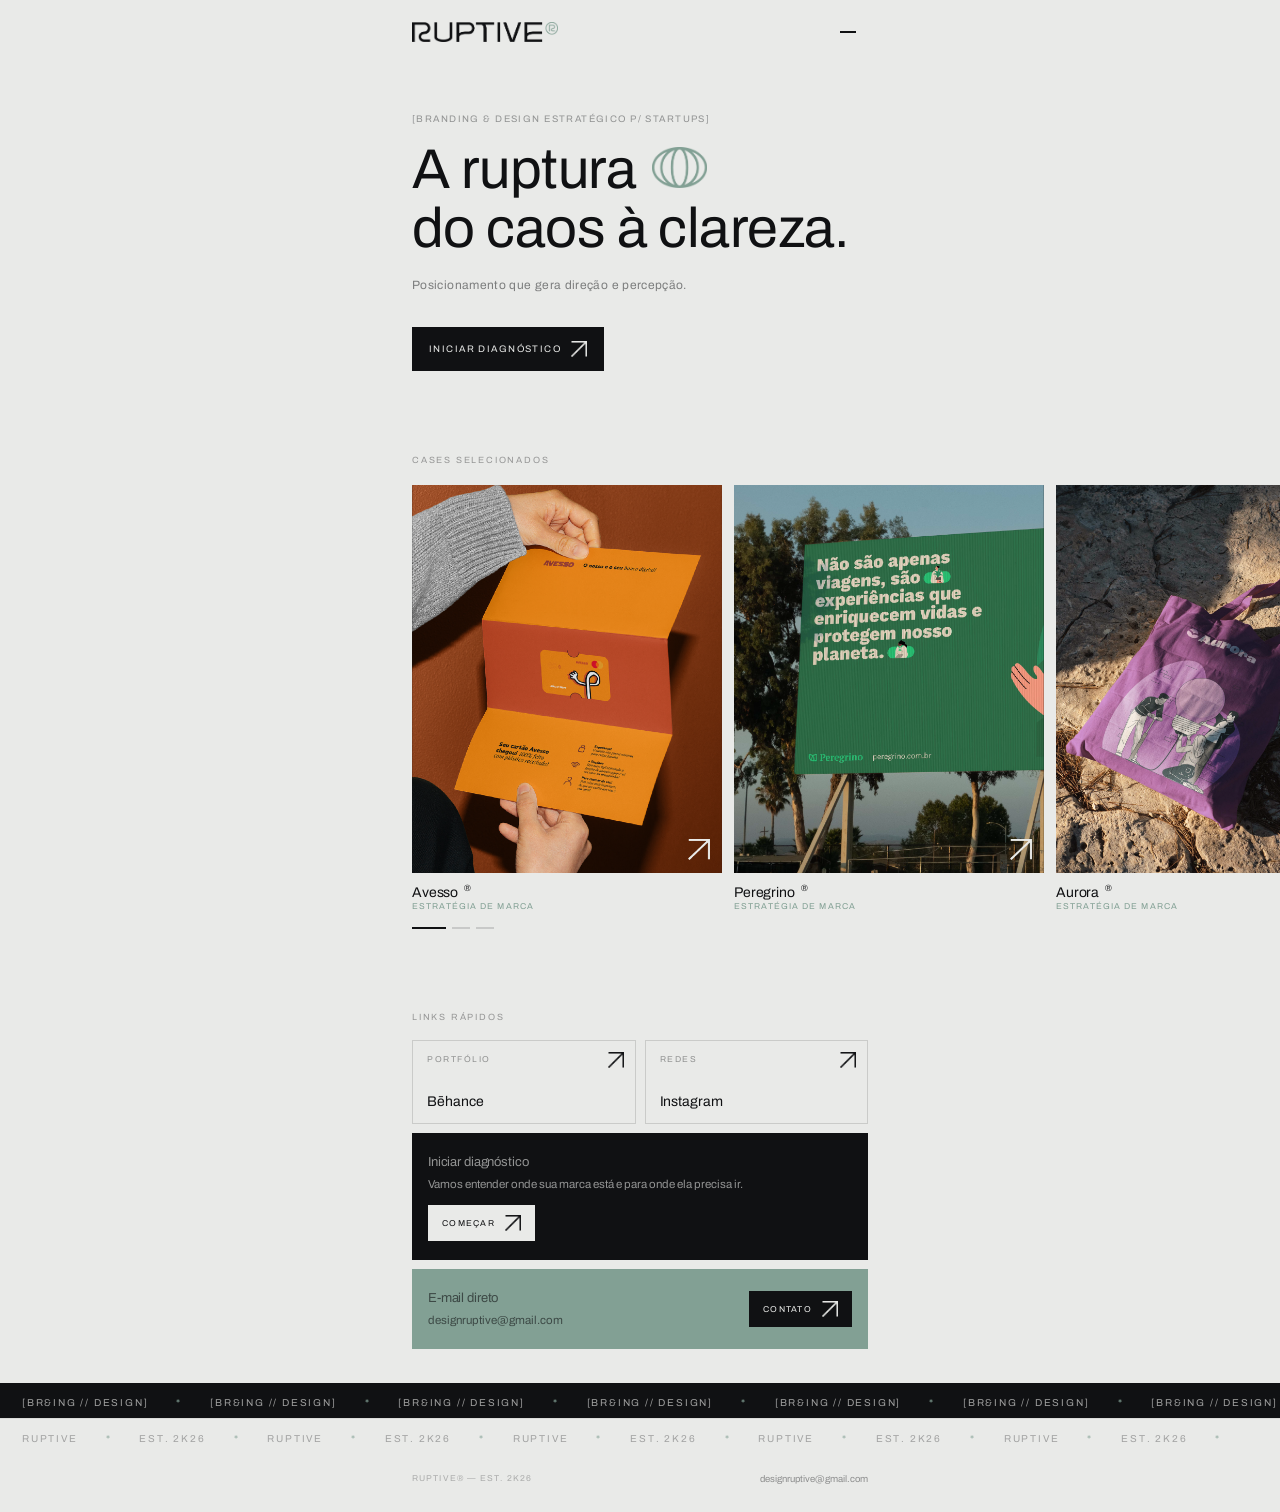
==== index.html @ 4abbe0fe "up-files" ====
<!DOCTYPE html>
<html lang="pt-BR">
<head>
<meta charset="UTF-8">
<meta name="viewport" content="width=device-width, initial-scale=1.0">
<title>RUPTIVE®</title>
<link rel="icon" href="src/favicon.png" type="image/png">
<link rel="preconnect" href="https://fonts.googleapis.com">
<link rel="preconnect" href="https://fonts.gstatic.com" crossorigin>
<link href="https://fonts.googleapis.com/css2?family=Archivo&display=swap" rel="stylesheet">
<style>
*,*::before,*::after{box-sizing:border-box;margin:0;padding:0}
:root{--bg:#E9EAE8;--dark:#101113;--sage:#82A094;--f:'Archivo',sans-serif;--max:500px;--pad:22px}
body{font-family:var(--f);font-weight:400;background:var(--bg);color:var(--dark);min-height:100vh;overflow-x:hidden}
.col{width:100%;max-width:var(--max);margin:0 auto;padding:0 var(--pad)}

/* OVERLAY */
.overlay{position:fixed;inset:0;background:rgba(16,17,19,.45);z-index:199;opacity:0;pointer-events:none;transition:opacity .28s}
.overlay.open{opacity:1;pointer-events:all}

/* DRAWER */
.nav-drawer{position:fixed;top:0;right:0;width:min(280px,80vw);height:100vh;background:var(--dark);z-index:200;display:flex;flex-direction:column;padding:28px var(--pad);transform:translateX(100%);transition:transform .32s cubic-bezier(.4,0,.2,1)}
.nav-drawer.open{transform:translateX(0)}
.nav-drawer-close{align-self:flex-end;background:none;border:none;color:var(--bg);font-size:20px;cursor:pointer;opacity:.5;margin-bottom:36px;font-family:var(--f);transition:opacity .18s}
.nav-drawer-close:hover{opacity:1}
.nav-drawer a{font-size:13px;letter-spacing:.14em;text-transform:uppercase;color:var(--bg);text-decoration:none;opacity:.55;padding:14px 0;border-bottom:1px solid rgba(233,234,232,.08);transition:opacity .18s}
.nav-drawer a:hover{opacity:1}
.nav-drawer a:last-child{border-bottom:none}

/* HEADER — sem borda inferior */
header{position:sticky;top:0;z-index:100;background:var(--bg);padding:16px 0}
.hdr{max-width:var(--max);margin:0 auto;padding:0 var(--pad);display:flex;align-items:center;justify-content:space-between}
.logo{display:flex;align-items:center;text-decoration:none}
.logo img{height:20px;width:auto;display:block}
.ham{display:flex;flex-direction:column;justify-content:center;gap:5px;width:32px;height:32px;background:none;border:none;cursor:pointer;padding:4px;flex-shrink:0}
.ham span{display:block;height:1.5px;background:var(--dark);transition:transform .22s,opacity .22s;transform-origin:center}
.ham span:nth-child(2){width:65%}
.ham.open span:nth-child(1){transform:translateY(6.5px) rotate(45deg)}
.ham.open span:nth-child(2){opacity:0}
.ham.open span:nth-child(3){transform:translateY(-6.5px) rotate(-45deg)}

/* HERO */
.hero{padding:50px 0 46px}
.hero-tag{font-size:9.5px;letter-spacing:.15em;text-transform:uppercase;color:rgba(16,17,19,.4);margin-bottom:16px}
h1{font-size:clamp(34px,9vw,56px);font-weight:400;line-height:1.06;letter-spacing:-.01em;margin-bottom:16px}
.h1-line1{display:inline-flex;align-items:center;gap:.28em}
.title-icon{height:.72em;width:auto;display:inline-block;flex-shrink:0;position:relative;top:-.04em}
.hero-sub{font-size:12px;line-height:1.7;color:rgba(16,17,19,.5);letter-spacing:.03em;margin-bottom:32px}

/* BUTTONS */
.btn,.strip-btn{display:inline-flex;align-items:center;gap:10px;font-family:var(--f);font-size:9.5px;letter-spacing:.15em;text-transform:uppercase;text-decoration:none;cursor:pointer;transition:background .2s,color .2s}
.btn{color:var(--bg);background:var(--dark);padding:13px 16px;border:1.5px solid var(--dark)}
.btn:hover{background:transparent;color:var(--dark)}
.sq{width:16px;height:16px;display:inline-flex;align-items:center;justify-content:center;flex-shrink:0;overflow:hidden}
.sq img{width:100%;height:100%;object-fit:contain}
.arr-w{display:block}.arr-b{display:none}
.btn .arr-w{display:block}.btn .arr-b{display:none}
.btn:hover .arr-w{display:none}.btn:hover .arr-b{display:block}

/* CASES — sem borda superior */
#cases{padding:38px 0 44px}
.sec-tag{font-size:9px;letter-spacing:.2em;text-transform:uppercase;color:rgba(16,17,19,.38);padding:0 var(--pad);max-width:var(--max);margin:0 auto 20px}
.slider-out{overflow:hidden}
.slider-trk{display:flex;gap:12px;will-change:transform;padding-left:var(--pad)}
@media(min-width:560px){
  .slider-trk{padding-left:calc((100vw - var(--max)) / 2 + var(--pad))}
  .card{width:calc(var(--max) - var(--pad) * 2)}
}
.card{width:calc(min(80vw,310px));flex-shrink:0;cursor:grab;user-select:none}
.card:active{cursor:grabbing}
.card-link{display:block;text-decoration:none;color:var(--dark)}
.card-img{width:100%;aspect-ratio:4/5;background:#111;position:relative;overflow:hidden}
.card-img>img{width:100%;height:100%;object-fit:cover;display:block;pointer-events:none}
.card-arr{position:absolute;bottom:12px;right:12px;width:22px;height:22px;display:flex;align-items:center;justify-content:center;overflow:hidden;pointer-events:none}
.card-arr img{width:100%;height:100%;object-fit:contain}
.card-info{padding:10px 0 0}
/* espaço entre nome e ® */
.card-name{font-size:14px;letter-spacing:-.01em}
.card-name .reg{font-size:9px;margin-left:3px;vertical-align:super;font-weight:400}
.card-kind{font-size:8.5px;letter-spacing:.13em;text-transform:uppercase;color:var(--sage);margin-top:3px}

/* DOTS */
.dots{display:flex;gap:6px;padding:16px var(--pad) 0;max-width:var(--max);margin:0 auto}
.dot{width:18px;height:2px;background:rgba(16,17,19,.15);border:none;cursor:pointer;padding:0;transition:width .2s,background .2s}
.dot.on{width:34px;background:var(--dark)}

/* DIVIDER — apenas sombra entre cases e contact */
.shadow-divider{
  height:1px;
  background:transparent;
  box-shadow:0 6px 18px rgba(16,17,19,.07);
  margin:0;
}

/* CONTACT — sem borda */
#contact{padding:38px 0 34px}
.links-grid{display:grid;grid-template-columns:1fr 1fr;gap:9px;margin-top:18px}
.lk{position:relative;display:flex;flex-direction:column;justify-content:space-between;min-height:84px;padding:14px;border:1px solid rgba(16,17,19,.14);text-decoration:none;color:var(--dark);transition:background .2s,color .2s}
.lk:hover{background:var(--dark);color:var(--bg)}
.lk-label{font-size:8.5px;letter-spacing:.18em;text-transform:uppercase;opacity:.4}
.lk-name{font-size:14px;letter-spacing:-.005em}
.lk-sq{position:absolute;top:11px;right:11px;width:16px;height:16px;display:flex;align-items:center;justify-content:center;overflow:hidden}
.lk-sq img{width:100%;height:100%;object-fit:contain}
.lk .lk-sq .arr-b{display:block}.lk .lk-sq .arr-w{display:none}
.lk:hover .lk-sq .arr-b{display:none}.lk:hover .lk-sq .arr-w{display:block}

/* STRIPS */
.strip{margin-top:9px;padding:19px 16px;display:flex;align-items:center;justify-content:space-between;gap:12px;flex-wrap:wrap}
.strip.dark{background:var(--dark);color:var(--bg)}
.strip.green{background:var(--sage)}
.strip-txt{font-size:11.5px;line-height:1.6;opacity:.6}
.strip.green .strip-txt{color:var(--dark)}
.strip-txt strong{display:block;font-size:13px;font-weight:400;opacity:1;margin-bottom:2px;letter-spacing:-.01em}
.strip.dark .strip-txt strong{color:var(--bg)}
.strip.green .strip-txt strong{color:var(--dark)}
.strip-btn{font-size:8.5px;padding:10px 14px}
.strip.dark .strip-btn{background:var(--bg);color:var(--dark)}
.strip.green .strip-btn{background:var(--dark);color:var(--bg)}
.strip.dark .strip-btn:hover{background:var(--sage);color:var(--dark)}
.strip.green .strip-btn:hover{background:var(--bg);color:var(--dark)}
.strip.dark .strip-btn .arr-b{display:block}.strip.dark .strip-btn .arr-w{display:none}
.strip.dark .strip-btn:hover .arr-b{display:block}.strip.dark .strip-btn:hover .arr-w{display:none}
.strip.green .strip-btn .arr-b{display:none}.strip.green .strip-btn .arr-w{display:block}
.strip.green .strip-btn:hover .arr-w{display:none}.strip.green .strip-btn:hover .arr-b{display:block}

/* TICKER */
.ticker-block{margin-top:0}
.tk-row{overflow:hidden;white-space:nowrap;padding:9px 0}
.tk-row+.tk-row{border-top:1px solid rgba(16,17,19,.07)}
.tk-row.r1{background:var(--dark)}
.tk-row.r2{background:transparent}
.tk-in{display:inline-flex;white-space:nowrap}
.r1 .tk-in{animation:tk-fwd 20s linear infinite}
.r2 .tk-in{animation:tk-rev 20s linear infinite}
@keyframes tk-fwd{from{transform:translateX(0)}to{transform:translateX(-50%)}}
@keyframes tk-rev{from{transform:translateX(-50%)}to{transform:translateX(0)}}
.tk-in span{font-size:10px;letter-spacing:.18em;text-transform:uppercase;padding:0 22px}
.r1 .tk-in span{color:rgba(233,234,232,.65)}
.r1 .tk-in .sep{color:var(--sage);padding:0 6px}
.r2 .tk-in span{color:rgba(16,17,19,.32)}
.r2 .tk-in .sep{color:var(--sage);opacity:.8;padding:0 6px}

/* FOOTER */
footer{padding:20px 0 28px}
.ftr{max-width:var(--max);margin:0 auto;padding:0 var(--pad);display:flex;justify-content:space-between;align-items:center;flex-wrap:wrap;gap:8px}
.ftr-copy{font-size:8.5px;letter-spacing:.13em;text-transform:uppercase;opacity:.28}
.ftr-mail{font-size:9.5px;color:var(--dark);text-decoration:none;opacity:.42;transition:opacity .18s}
.ftr-mail:hover{opacity:1}
</style>
</head>
<body>

<div class="overlay" id="overlay"></div>

<nav class="nav-drawer" id="drawer">
  <button class="nav-drawer-close" id="drawerClose">&#x2715;</button>
  <a href="#cases" id="navCases">Cases</a>
  <a href="#contact" id="navContact">Contato</a>
  <a href="https://docs.google.com/forms/d/e/1FAIpQLSdI5ETxoVG-0nO31UK0uJL_KXd_tN7zLgIDV9OURpmWiJz2xQ/viewform?usp=preview" target="_blank" rel="noopener" id="navDiag">Iniciar diagn&#xF3;stico</a>
</nav>

<header>
  <div class="hdr">
    <a class="logo" href="#"><img src="src/logo.png" alt="RUPTIVE"></a>
    <button class="ham" id="ham" aria-label="Abrir menu">
      <span></span><span></span><span></span>
    </button>
  </div>
</header>

<section class="hero">
  <div class="col">
    <p class="hero-tag">[Branding &amp; Design estrat&#xE9;gico p/ Startups]</p>
    <h1><span class="h1-line1">A ruptura<img class="title-icon" src="src/icon.png" alt=""></span><br>do caos &#xE0; clareza.</h1>
    <p class="hero-sub">Posicionamento que gera dire&#xE7;&#xE3;o e percep&#xE7;&#xE3;o.</p>
    <a href="https://docs.google.com/forms/d/e/1FAIpQLSdI5ETxoVG-0nO31UK0uJL_KXd_tN7zLgIDV9OURpmWiJz2xQ/viewform?usp=preview" class="btn" target="_blank" rel="noopener">
      Iniciar diagn&#xF3;stico
      <span class="sq"><img class="arr-w" src="src/seta-w.png" alt=""><img class="arr-b" src="src/seta-b.png" alt=""></span>
    </a>
  </div>
</section>

<section id="cases">
  <p class="sec-tag">Cases Selecionados</p>
  <div class="slider-out">
    <div class="slider-trk" id="sliderTrk">

      <div class="card">
        <a href="https://www.behance.net/gallery/192336403/AVESSO-" target="_blank" rel="noopener" class="card-link">
          <div class="card-img">
            <img src="src/avesso.png" alt="Avesso">
            <span class="card-arr"><img src="src/seta-w.png" alt=""></span>
          </div>
          <div class="card-info">
            <div class="card-name">Avesso <span class="reg">&#xAE;</span></div>
            <div class="card-kind">Estrat&#xE9;gia de Marca</div>
          </div>
        </a>
      </div>

      <div class="card">
        <a href="https://www.behance.net/gallery/184367747/Peregrino-" target="_blank" rel="noopener" class="card-link">
          <div class="card-img">
            <img src="src/peregrino.png" alt="Peregrino">
            <span class="card-arr"><img src="src/seta-w.png" alt=""></span>
          </div>
          <div class="card-info">
            <div class="card-name">Peregrino <span class="reg">&#xAE;</span></div>
            <div class="card-kind">Estrat&#xE9;gia de Marca</div>
          </div>
        </a>
      </div>

      <div class="card">
        <a href="https://www.behance.net/gallery/191677025/Aurora-" target="_blank" rel="noopener" class="card-link">
          <div class="card-img">
            <img src="src/aurora.png" alt="Aurora">
            <span class="card-arr"><img src="src/seta-w.png" alt=""></span>
          </div>
          <div class="card-info">
            <div class="card-name">Aurora <span class="reg">&#xAE;</span></div>
            <div class="card-kind">Estrat&#xE9;gia de Marca</div>
          </div>
        </a>
      </div>

    </div>
  </div>
  <div class="dots" id="dots">
    <button class="dot on" data-i="0"></button>
    <button class="dot"    data-i="1"></button>
    <button class="dot"    data-i="2"></button>
  </div>
</section>

<!-- sombra discreta entre cases e links rápidos -->
<div class="shadow-divider"></div>

<section id="contact">
  <div class="col">
    <p class="sec-tag" style="padding:0;margin-bottom:0;">Links R&#xE1;pidos</p>
    <div class="links-grid">
      <a class="lk" href="https://www.behance.net/ruptive-design" target="_blank" rel="noopener">
        <span class="lk-label">Portf&#xF3;lio</span>
        <span class="lk-name">B&#x113;hance</span>
        <span class="lk-sq"><img class="arr-b" src="src/seta-b.png" alt=""><img class="arr-w" src="src/seta-w.png" alt=""></span>
      </a>
      <a class="lk" href="https://www.instagram.com/designruptive/" target="_blank" rel="noopener">
        <span class="lk-label">Redes</span>
        <span class="lk-name">Instagram</span>
        <span class="lk-sq"><img class="arr-b" src="src/seta-b.png" alt=""><img class="arr-w" src="src/seta-w.png" alt=""></span>
      </a>
    </div>
    <div class="strip dark">
      <div class="strip-txt">
        <strong>Iniciar diagn&#xF3;stico</strong>
        Vamos entender onde sua marca est&#xE1; e para onde ela precisa ir.
      </div>
      <a href="https://docs.google.com/forms/d/e/1FAIpQLSdI5ETxoVG-0nO31UK0uJL_KXd_tN7zLgIDV9OURpmWiJz2xQ/viewform?usp=preview" class="strip-btn" target="_blank" rel="noopener">
        Come&#xE7;ar
        <span class="sq"><img class="arr-b" src="src/seta-b.png" alt=""><img class="arr-w" src="src/seta-w.png" alt=""></span>
      </a>
    </div>
    <div class="strip green">
      <div class="strip-txt">
        <strong>E-mail direto</strong>
        designruptive@gmail.com
      </div>
      <a href="mailto:designruptive@gmail.com" class="strip-btn">
        Contato
        <span class="sq"><img class="arr-b" src="src/seta-b.png" alt=""><img class="arr-w" src="src/seta-w.png" alt=""></span>
      </a>
    </div>
  </div>
</section>

<div class="ticker-block">
  <div class="tk-row r1">
    <div class="tk-in">
      <span>[BR&amp;ING // DESIGN]</span><span class="sep">*</span>
      <span>[BR&amp;ING // DESIGN]</span><span class="sep">*</span>
      <span>[BR&amp;ING // DESIGN]</span><span class="sep">*</span>
      <span>[BR&amp;ING // DESIGN]</span><span class="sep">*</span>
      <span>[BR&amp;ING // DESIGN]</span><span class="sep">*</span>
      <span>[BR&amp;ING // DESIGN]</span><span class="sep">*</span>
      <span>[BR&amp;ING // DESIGN]</span><span class="sep">*</span>
      <span>[BR&amp;ING // DESIGN]</span><span class="sep">*</span>
    </div>
  </div>
  <div class="tk-row r2">
    <div class="tk-in">
      <span>RUPTIVE</span><span class="sep">*</span><span>EST. 2K26</span><span class="sep">*</span>
      <span>RUPTIVE</span><span class="sep">*</span><span>EST. 2K26</span><span class="sep">*</span>
      <span>RUPTIVE</span><span class="sep">*</span><span>EST. 2K26</span><span class="sep">*</span>
      <span>RUPTIVE</span><span class="sep">*</span><span>EST. 2K26</span><span class="sep">*</span>
      <span>RUPTIVE</span><span class="sep">*</span><span>EST. 2K26</span><span class="sep">*</span>
    </div>
  </div>
</div>

<footer>
  <div class="ftr">
    <span class="ftr-copy">RUPTIVE&#xAE; &#x2014; Est. 2K26</span>
    <a href="mailto:designruptive@gmail.com" class="ftr-mail">designruptive@gmail.com</a>
  </div>
</footer>

<script>
(function(){

  /* ── HAMBURGER ── */
  var ham=document.getElementById('ham');
  var drawer=document.getElementById('drawer');
  var overlay=document.getElementById('overlay');
  var dClose=document.getElementById('drawerClose');
  function openDrawer(){drawer.classList.add('open');overlay.classList.add('open');ham.classList.add('open')}
  function closeDrawer(){drawer.classList.remove('open');overlay.classList.remove('open');ham.classList.remove('open')}
  ham.addEventListener('click',openDrawer);
  dClose.addEventListener('click',closeDrawer);
  overlay.addEventListener('click',closeDrawer);
  ['navCases','navContact','navDiag'].forEach(function(id){
    var el=document.getElementById(id);
    if(el)el.addEventListener('click',closeDrawer);
  });

  /* ── SLIDER ── */
  var casesEl  = document.getElementById('cases');
  var trk      = document.getElementById('sliderTrk');
  var cards    = trk.querySelectorAll('.card');
  var dots     = document.querySelectorAll('.dot');
  var n        = cards.length;
  var offsetPx = 0;
  var targetPx = 0;
  var cur      = 0;
  var rafId    = null;
  var SENS     = 1.8; /* wheel/touch px → slider px */

  function cw(){ return cards[0].offsetWidth + 12; }
  function clamp(v,lo,hi){ return v<lo?lo:v>hi?hi:v; }

  function setDots(i){
    dots.forEach(function(d,j){ d.classList.toggle('on',j===i); });
    cur = i;
  }

  function animate(){
    var diff = targetPx - offsetPx;
    if(Math.abs(diff) < 0.4){
      offsetPx = targetPx;
      trk.style.transform = 'translateX(-'+offsetPx+'px)';
      rafId = null;
      return;
    }
    offsetPx += diff * 0.12;
    trk.style.transform = 'translateX(-'+offsetPx+'px)';
    rafId = requestAnimationFrame(animate);
  }

  function moveTo(px){
    targetPx = clamp(px, 0, (n-1)*cw());
    setDots(clamp(Math.round(targetPx/cw()), 0, n-1));
    if(!rafId) rafId = requestAnimationFrame(animate);
  }

  function shiftTo(i){ moveTo(i * cw()); }

  dots.forEach(function(d){
    d.addEventListener('click', function(){ shiftTo(parseInt(d.dataset.i,10)); });
  });

  /* ── WHEEL (página toda) ── */
  function casesInView(){
    var r = casesEl.getBoundingClientRect();
    return r.top <= window.innerHeight * 0.55 && r.bottom >= window.innerHeight * 0.35;
  }

  window.addEventListener('wheel', function(e){
    if(!casesInView()) return;
    var down = e.deltaY > 0;
    var up   = e.deltaY < 0;
    if(down && targetPx >= (n-1)*cw()) return;
    if(up   && targetPx <= 0)           return;
    e.preventDefault();
    moveTo(targetPx + e.deltaY * SENS);
  }, { passive: false });

  /* ── TOUCH — só captura se o toque começar dentro de #cases ── */
  var touchY0      = 0;
  var touchPx0     = 0;
  var touchCapture = false;
  var touchMoved   = false;

  function touchInsideCases(e){
    /* check if the touch origin is within the cases section bounds */
    var r   = casesEl.getBoundingClientRect();
    var ty  = e.touches[0].clientY;
    var tx  = e.touches[0].clientX;
    return ty >= r.top && ty <= r.bottom && tx >= r.left && tx <= r.right;
  }

  casesEl.addEventListener('touchstart', function(e){
    touchY0      = e.touches[0].clientY;
    touchPx0     = targetPx;
    touchCapture = true;
    touchMoved   = false;
  }, { passive: true });

  /* attach move/end to window so finger can drift outside without losing capture */
  window.addEventListener('touchmove', function(e){
    if(!touchCapture) return;
    var dy   = touchY0 - e.touches[0].clientY;
    var newPx = touchPx0 + dy * SENS;
    var down  = dy > 0;
    var up    = dy < 0;
    /* release at boundaries */
    if(down && newPx >= (n-1)*cw()){ touchCapture=false; return; }
    if(up   && newPx <= 0)          { touchCapture=false; return; }
    if(Math.abs(dy) > 6){
      touchMoved = true;
      e.preventDefault();
      moveTo(newPx);
    }
  }, { passive: false });

  window.addEventListener('touchend', function(){
    if(!touchCapture) return;
    touchCapture = false;
    shiftTo(clamp(Math.round(targetPx/cw()), 0, n-1));
  });

  /* ── MOUSE DRAG on track ── */
  var dragX0   = 0;
  var dragPx0  = 0;
  var dragging = false;
  var dragged  = false;

  trk.addEventListener('mousedown', function(e){
    dragX0=e.clientX; dragPx0=targetPx; dragging=true; dragged=false; e.preventDefault();
  });
  window.addEventListener('mousemove', function(e){
    if(!dragging) return;
    var dx = dragX0 - e.clientX;
    if(Math.abs(dx)>6) dragged=true;
    moveTo(dragPx0 + dx);
  });
  window.addEventListener('mouseup', function(){
    if(!dragging) return;
    dragging = false;
    shiftTo(clamp(Math.round(targetPx/cw()), 0, n-1));
  });

  trk.querySelectorAll('.card-link').forEach(function(a){
    a.addEventListener('click', function(e){ if(dragged) e.preventDefault(); });
  });

  window.addEventListener('resize', function(){ shiftTo(cur); });

})();
</script>
</body>
</html>
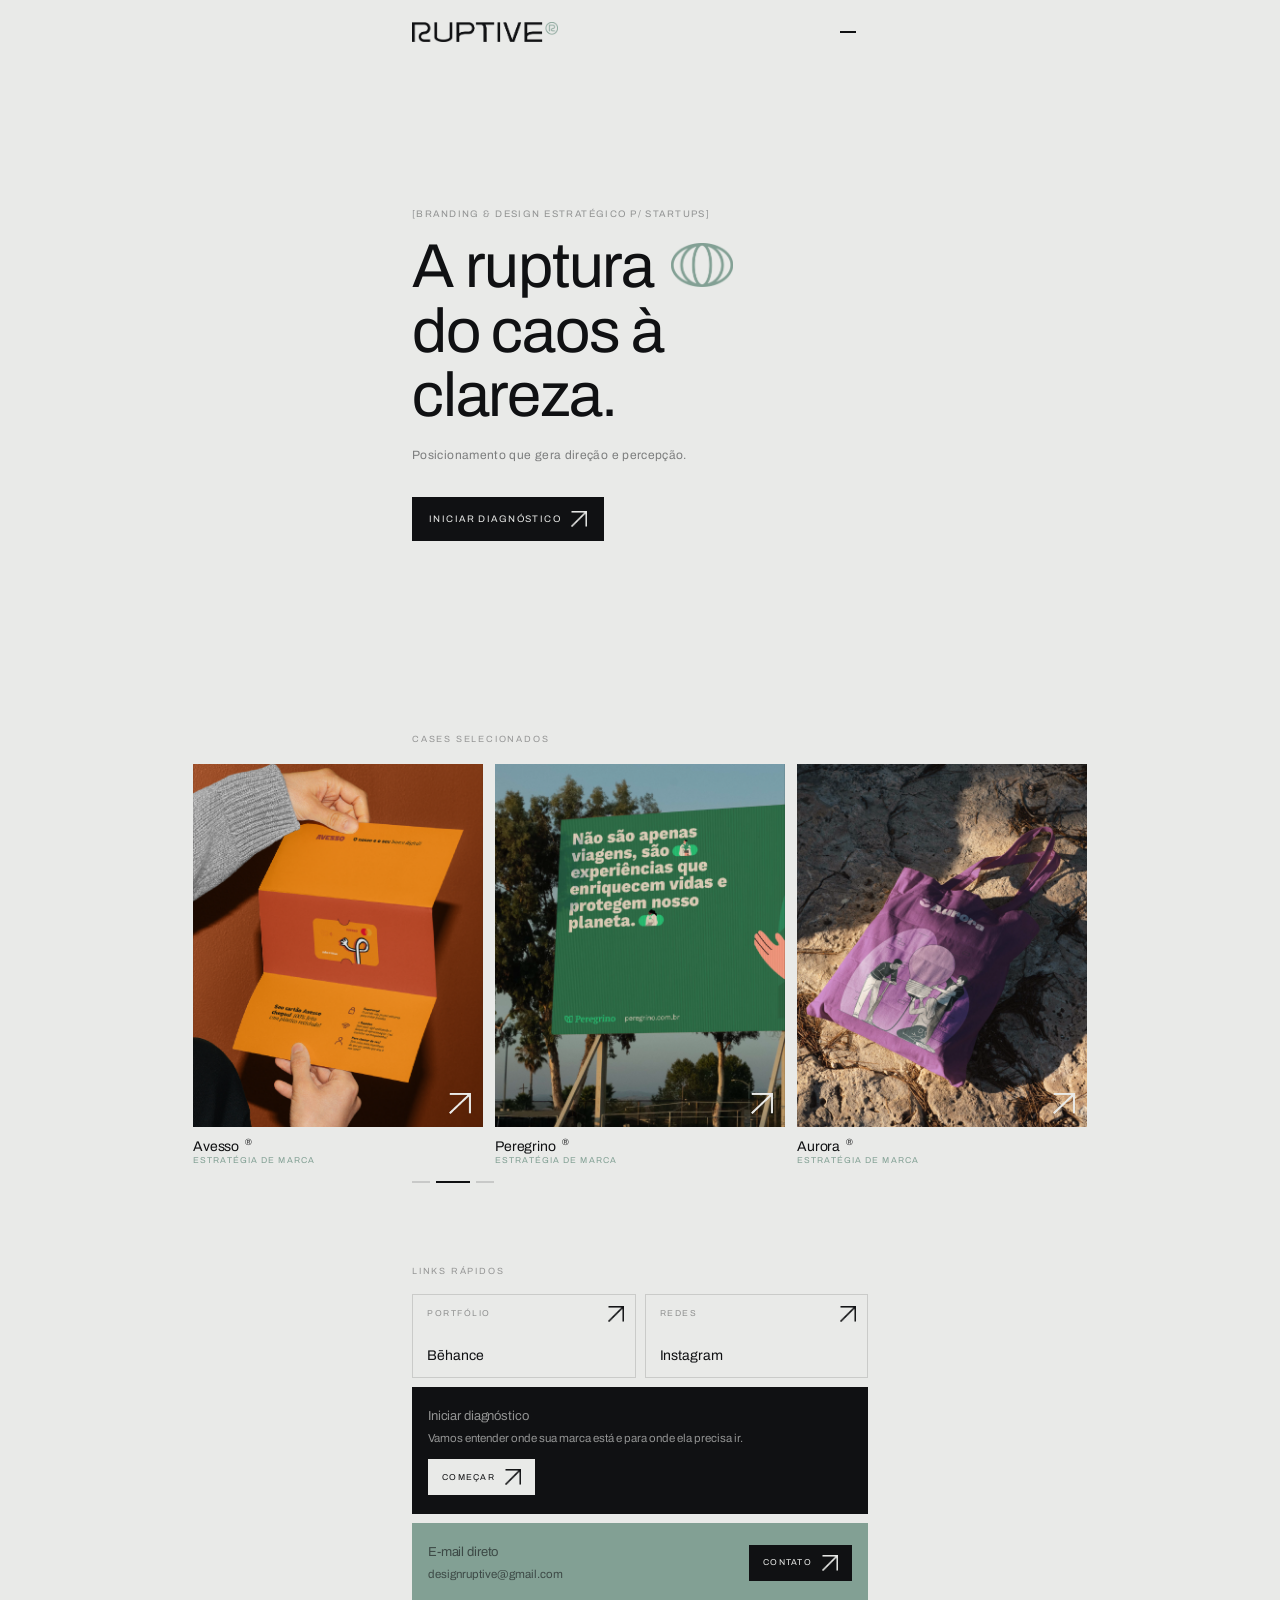
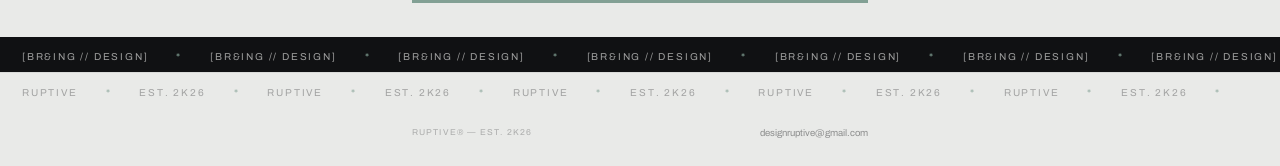
==== commit 5eabe0b1: "Update index.html" ====
--- a/index.html
+++ b/index.html
@@ -3,8 +3,7 @@
 <head>
 <meta charset="UTF-8">
 <meta name="viewport" content="width=device-width, initial-scale=1.0">
-<title>RUPTIVE®</title>
-<link rel="icon" href="src/favicon.png" type="image/png">
+<title>RUPTIVE</title>
 <link rel="preconnect" href="https://fonts.googleapis.com">
 <link rel="preconnect" href="https://fonts.gstatic.com" crossorigin>
 <link href="https://fonts.googleapis.com/css2?family=Archivo&display=swap" rel="stylesheet">
@@ -27,7 +26,7 @@
 .nav-drawer a:hover{opacity:1}
 .nav-drawer a:last-child{border-bottom:none}
 
-/* HEADER — sem borda inferior */
+/* HEADER */
 header{position:sticky;top:0;z-index:100;background:var(--bg);padding:16px 0}
 .hdr{max-width:var(--max);margin:0 auto;padding:0 var(--pad);display:flex;align-items:center;justify-content:space-between}
 .logo{display:flex;align-items:center;text-decoration:none}
@@ -39,10 +38,12 @@
 .ham.open span:nth-child(2){opacity:0}
 .ham.open span:nth-child(3){transform:translateY(-6.5px) rotate(-45deg)}
 
-/* HERO */
-.hero{padding:50px 0 46px}
+/* HERO — espaçamento menor embaixo */
+.hero{min-height:calc(55vh - 53px);display:flex;align-items:center;padding:50px 0}
+@media(min-width:560px){.hero{min-height:calc(75vh - 53px)}}
+.hero .col{width:100%}
 .hero-tag{font-size:9.5px;letter-spacing:.15em;text-transform:uppercase;color:rgba(16,17,19,.4);margin-bottom:16px}
-h1{font-size:clamp(34px,9vw,56px);font-weight:400;line-height:1.06;letter-spacing:-.01em;margin-bottom:16px}
+h1{font-size:clamp(38px,10vw,62px);font-weight:400;line-height:1.04;letter-spacing:-.02em;margin-bottom:16px}
 .h1-line1{display:inline-flex;align-items:center;gap:.28em}
 .title-icon{height:.72em;width:auto;display:inline-block;flex-shrink:0;position:relative;top:-.04em}
 .hero-sub{font-size:12px;line-height:1.7;color:rgba(16,17,19,.5);letter-spacing:.03em;margin-bottom:32px}
@@ -57,24 +58,29 @@
 .btn .arr-w{display:block}.btn .arr-b{display:none}
 .btn:hover .arr-w{display:none}.btn:hover .arr-b{display:block}
 
-/* CASES — sem borda superior */
-#cases{padding:38px 0 44px}
+/* CASES — espaçamento menor em cima */
+#cases{padding:48px 0 44px}
 .sec-tag{font-size:9px;letter-spacing:.2em;text-transform:uppercase;color:rgba(16,17,19,.38);padding:0 var(--pad);max-width:var(--max);margin:0 auto 20px}
+
+/* Slider */
 .slider-out{overflow:hidden}
-.slider-trk{display:flex;gap:12px;will-change:transform;padding-left:var(--pad)}
+.slider-trk{
+  display:flex;
+  gap:12px;
+  will-change:transform;
+  /* start at card 1 (Peregrino), set by JS */
+}
+.card{width:calc(min(72vw, 290px));flex-shrink:0;cursor:grab;user-select:none}
+.card:active{cursor:grabbing}
 @media(min-width:560px){
-  .slider-trk{padding-left:calc((100vw - var(--max)) / 2 + var(--pad))}
-  .card{width:calc(var(--max) - var(--pad) * 2)}
+  .card{width:calc(min(72vw, 290px))}
 }
-.card{width:calc(min(80vw,310px));flex-shrink:0;cursor:grab;user-select:none}
-.card:active{cursor:grabbing}
 .card-link{display:block;text-decoration:none;color:var(--dark)}
 .card-img{width:100%;aspect-ratio:4/5;background:#111;position:relative;overflow:hidden}
 .card-img>img{width:100%;height:100%;object-fit:cover;display:block;pointer-events:none}
 .card-arr{position:absolute;bottom:12px;right:12px;width:22px;height:22px;display:flex;align-items:center;justify-content:center;overflow:hidden;pointer-events:none}
 .card-arr img{width:100%;height:100%;object-fit:contain}
 .card-info{padding:10px 0 0}
-/* espaço entre nome e ® */
 .card-name{font-size:14px;letter-spacing:-.01em}
 .card-name .reg{font-size:9px;margin-left:3px;vertical-align:super;font-weight:400}
 .card-kind{font-size:8.5px;letter-spacing:.13em;text-transform:uppercase;color:var(--sage);margin-top:3px}
@@ -84,15 +90,10 @@
 .dot{width:18px;height:2px;background:rgba(16,17,19,.15);border:none;cursor:pointer;padding:0;transition:width .2s,background .2s}
 .dot.on{width:34px;background:var(--dark)}
 
-/* DIVIDER — apenas sombra entre cases e contact */
-.shadow-divider{
-  height:1px;
-  background:transparent;
-  box-shadow:0 6px 18px rgba(16,17,19,.07);
-  margin:0;
-}
-
-/* CONTACT — sem borda */
+/* SHADOW DIVIDER */
+.shadow-divider{height:1px;background:transparent;box-shadow:0 6px 18px rgba(16,17,19,.07)}
+
+/* CONTACT */
 #contact{padding:38px 0 34px}
 .links-grid{display:grid;grid-template-columns:1fr 1fr;gap:9px;margin-top:18px}
 .lk{position:relative;display:flex;flex-direction:column;justify-content:space-between;min-height:84px;padding:14px;border:1px solid rgba(16,17,19,.14);text-decoration:none;color:var(--dark);transition:background .2s,color .2s}
@@ -124,7 +125,7 @@
 .strip.green .strip-btn:hover .arr-w{display:none}.strip.green .strip-btn:hover .arr-b{display:block}
 
 /* TICKER */
-.ticker-block{margin-top:0}
+.ticker-block{}
 .tk-row{overflow:hidden;white-space:nowrap;padding:9px 0}
 .tk-row+.tk-row{border-top:1px solid rgba(16,17,19,.07)}
 .tk-row.r1{background:var(--dark)}
@@ -185,6 +186,7 @@
   <div class="slider-out">
     <div class="slider-trk" id="sliderTrk">
 
+      <!-- card 0: Avesso -->
       <div class="card">
         <a href="https://www.behance.net/gallery/192336403/AVESSO-" target="_blank" rel="noopener" class="card-link">
           <div class="card-img">
@@ -198,6 +200,7 @@
         </a>
       </div>
 
+      <!-- card 1: Peregrino (initial center) -->
       <div class="card">
         <a href="https://www.behance.net/gallery/184367747/Peregrino-" target="_blank" rel="noopener" class="card-link">
           <div class="card-img">
@@ -211,6 +214,7 @@
         </a>
       </div>
 
+      <!-- card 2: Aurora -->
       <div class="card">
         <a href="https://www.behance.net/gallery/191677025/Aurora-" target="_blank" rel="noopener" class="card-link">
           <div class="card-img">
@@ -227,13 +231,12 @@
     </div>
   </div>
   <div class="dots" id="dots">
-    <button class="dot on" data-i="0"></button>
-    <button class="dot"    data-i="1"></button>
+    <button class="dot"    data-i="0"></button>
+    <button class="dot on" data-i="1"></button>
     <button class="dot"    data-i="2"></button>
   </div>
 </section>
 
-<!-- sombra discreta entre cases e links rápidos -->
 <div class="shadow-divider"></div>
 
 <section id="contact">
@@ -324,22 +327,34 @@
   });
 
   /* ── SLIDER ── */
-  var casesEl  = document.getElementById('cases');
-  var trk      = document.getElementById('sliderTrk');
-  var cards    = trk.querySelectorAll('.card');
-  var dots     = document.querySelectorAll('.dot');
-  var n        = cards.length;
+  var trk   = document.getElementById('sliderTrk');
+  var cards = trk.querySelectorAll('.card');
+  var dots  = document.querySelectorAll('.dot');
+  var n     = cards.length;
+  var cur   = 1; /* start on Peregrino (index 1) */
+
   var offsetPx = 0;
   var targetPx = 0;
-  var cur      = 0;
   var rafId    = null;
-  var SENS     = 1.8; /* wheel/touch px → slider px */
 
   function cw(){ return cards[0].offsetWidth + 12; }
   function clamp(v,lo,hi){ return v<lo?lo:v>hi?hi:v; }
 
+  /*
+    Center a given card index in the viewport.
+    The left padding needed = half viewport - half card width.
+    We store this as the "origin" and offset from it.
+  */
+  function originLeft(){
+    return (window.innerWidth - cards[0].offsetWidth) / 2;
+  }
+
+  function applyPadding(){
+    trk.style.paddingLeft = originLeft() + 'px';
+  }
+
   function setDots(i){
-    dots.forEach(function(d,j){ d.classList.toggle('on',j===i); });
+    dots.forEach(function(d,j){ d.classList.toggle('on', j===i); });
     cur = i;
   }
 
@@ -364,71 +379,64 @@
 
   function shiftTo(i){ moveTo(i * cw()); }
 
+  /* init: center on card 1 (Peregrino) */
+  function init(){
+    applyPadding();
+    /* jump instantly to card 1 without animation */
+    offsetPx = cw();
+    targetPx = cw();
+    trk.style.transform = 'translateX(-'+offsetPx+'px)';
+    setDots(1);
+  }
+
   dots.forEach(function(d){
     d.addEventListener('click', function(){ shiftTo(parseInt(d.dataset.i,10)); });
   });
 
-  /* ── WHEEL (página toda) ── */
-  function casesInView(){
-    var r = casesEl.getBoundingClientRect();
-    return r.top <= window.innerHeight * 0.55 && r.bottom >= window.innerHeight * 0.35;
-  }
-
-  window.addEventListener('wheel', function(e){
-    if(!casesInView()) return;
-    var down = e.deltaY > 0;
-    var up   = e.deltaY < 0;
-    if(down && targetPx >= (n-1)*cw()) return;
-    if(up   && targetPx <= 0)           return;
+  /* ── TOUCH drag — only when touch starts inside #cases ── */
+  var casesEl     = document.getElementById('cases');
+  var touchY0     = 0;
+  var touchX0     = 0;
+  var touchPx0    = 0;
+  var touchCap    = false;
+  var touchMoved  = false;
+  var touchAxis   = null; /* 'h' | 'v' | null */
+
+  casesEl.addEventListener('touchstart', function(e){
+    touchX0    = e.touches[0].clientX;
+    touchY0    = e.touches[0].clientY;
+    touchPx0   = targetPx;
+    touchCap   = true;
+    touchMoved = false;
+    touchAxis  = null;
+  }, { passive: true });
+
+  window.addEventListener('touchmove', function(e){
+    if(!touchCap) return;
+    var dx = touchX0 - e.touches[0].clientX;
+    var dy = touchY0 - e.touches[0].clientY;
+
+    /* determine axis on first significant move */
+    if(!touchAxis && (Math.abs(dx) > 6 || Math.abs(dy) > 6)){
+      touchAxis = Math.abs(dx) >= Math.abs(dy) ? 'h' : 'v';
+    }
+    if(touchAxis !== 'h') return; /* let vertical scroll be normal */
+
+    touchMoved = true;
     e.preventDefault();
-    moveTo(targetPx + e.deltaY * SENS);
+    moveTo(touchPx0 + dx);
   }, { passive: false });
 
-  /* ── TOUCH — só captura se o toque começar dentro de #cases ── */
-  var touchY0      = 0;
-  var touchPx0     = 0;
-  var touchCapture = false;
-  var touchMoved   = false;
-
-  function touchInsideCases(e){
-    /* check if the touch origin is within the cases section bounds */
-    var r   = casesEl.getBoundingClientRect();
-    var ty  = e.touches[0].clientY;
-    var tx  = e.touches[0].clientX;
-    return ty >= r.top && ty <= r.bottom && tx >= r.left && tx <= r.right;
-  }
-
-  casesEl.addEventListener('touchstart', function(e){
-    touchY0      = e.touches[0].clientY;
-    touchPx0     = targetPx;
-    touchCapture = true;
-    touchMoved   = false;
-  }, { passive: true });
-
-  /* attach move/end to window so finger can drift outside without losing capture */
-  window.addEventListener('touchmove', function(e){
-    if(!touchCapture) return;
-    var dy   = touchY0 - e.touches[0].clientY;
-    var newPx = touchPx0 + dy * SENS;
-    var down  = dy > 0;
-    var up    = dy < 0;
-    /* release at boundaries */
-    if(down && newPx >= (n-1)*cw()){ touchCapture=false; return; }
-    if(up   && newPx <= 0)          { touchCapture=false; return; }
-    if(Math.abs(dy) > 6){
-      touchMoved = true;
-      e.preventDefault();
-      moveTo(newPx);
+  window.addEventListener('touchend', function(){
+    if(!touchCap) return;
+    touchCap = false;
+    if(touchAxis === 'h'){
+      shiftTo(clamp(Math.round(targetPx/cw()), 0, n-1));
     }
-  }, { passive: false });
-
-  window.addEventListener('touchend', function(){
-    if(!touchCapture) return;
-    touchCapture = false;
-    shiftTo(clamp(Math.round(targetPx/cw()), 0, n-1));
-  });
-
-  /* ── MOUSE DRAG on track ── */
+    touchAxis = null;
+  });
+
+  /* ── MOUSE DRAG ── */
   var dragX0   = 0;
   var dragPx0  = 0;
   var dragging = false;
@@ -453,9 +461,22 @@
     a.addEventListener('click', function(e){ if(dragged) e.preventDefault(); });
   });
 
-  window.addEventListener('resize', function(){ shiftTo(cur); });
+  window.addEventListener('resize', function(){
+    applyPadding();
+    /* recalculate offset for current card after resize */
+    offsetPx = cur * cw();
+    targetPx = offsetPx;
+    trk.style.transform = 'translateX(-'+offsetPx+'px)';
+  });
+
+  /* run after fonts/layout settle */
+  if(document.readyState === 'complete'){
+    init();
+  } else {
+    window.addEventListener('load', init);
+  }
 
 })();
 </script>
 </body>
-</html>+</html>
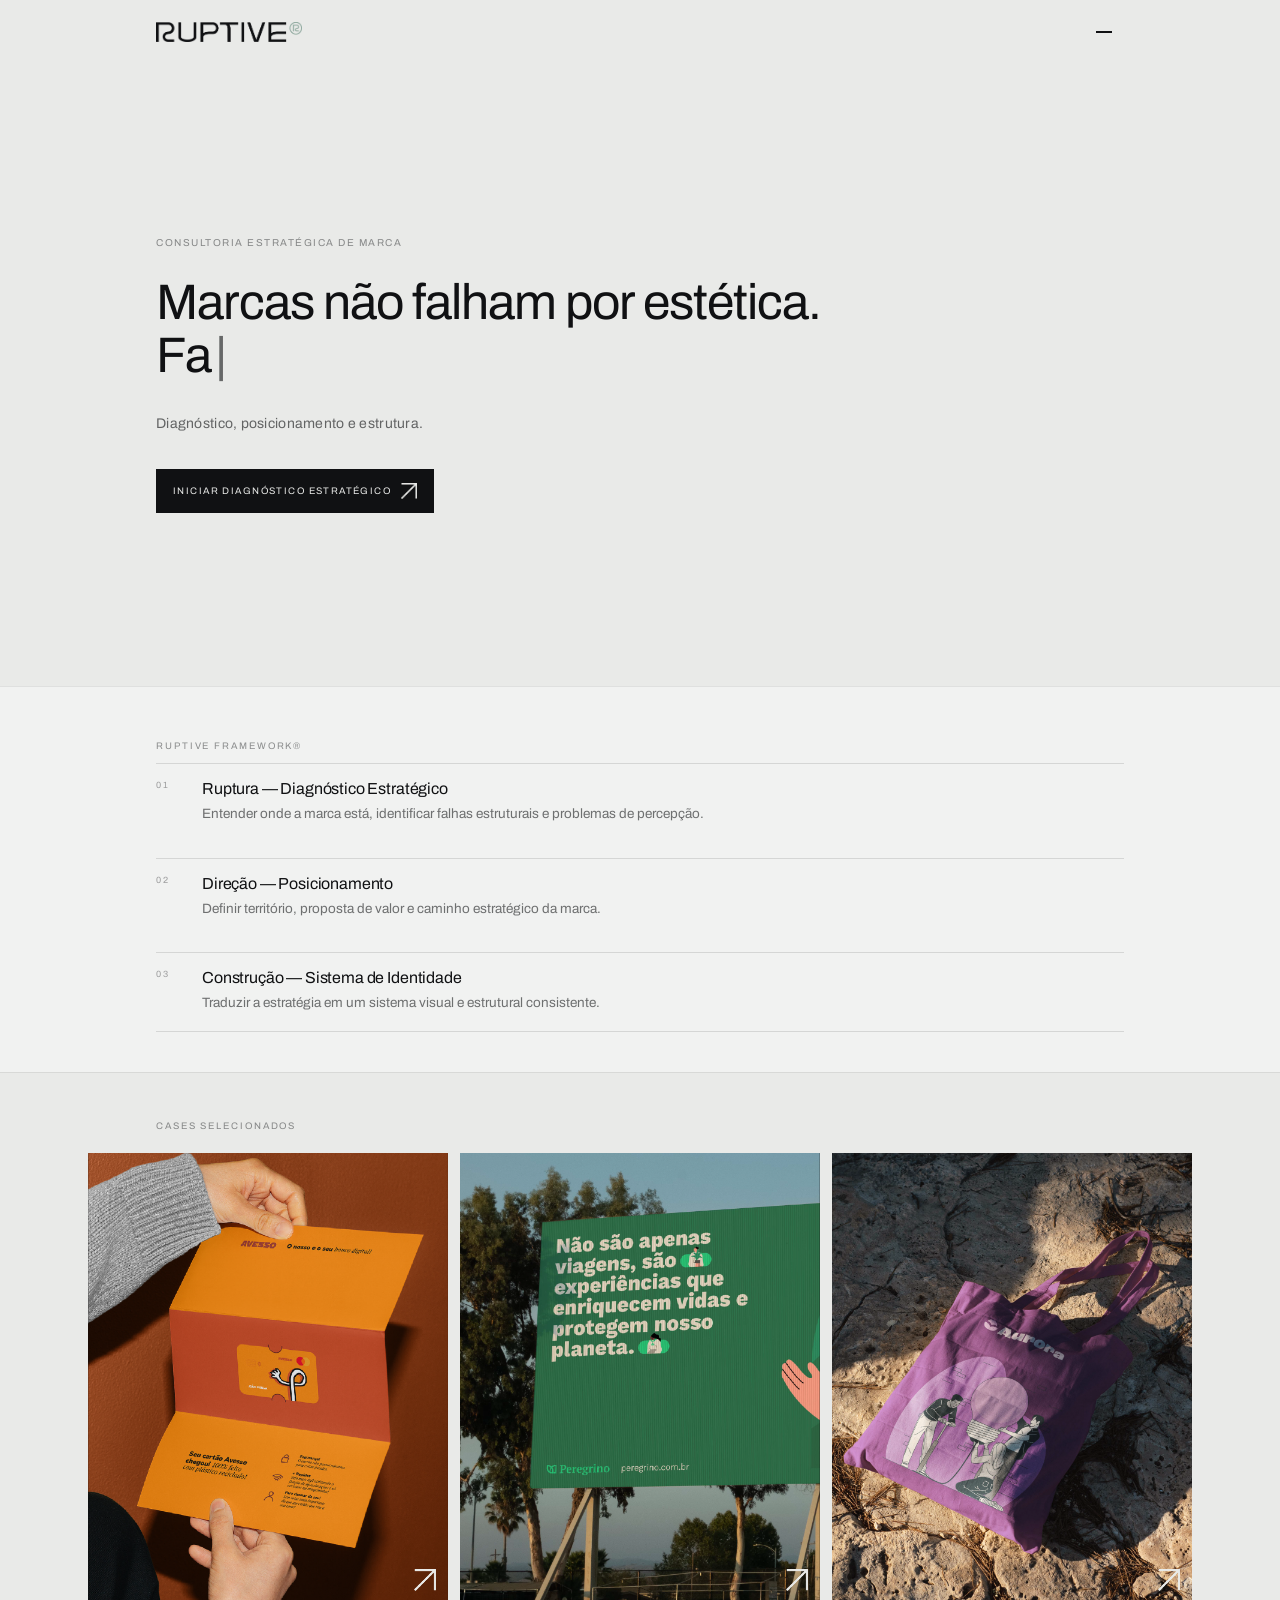
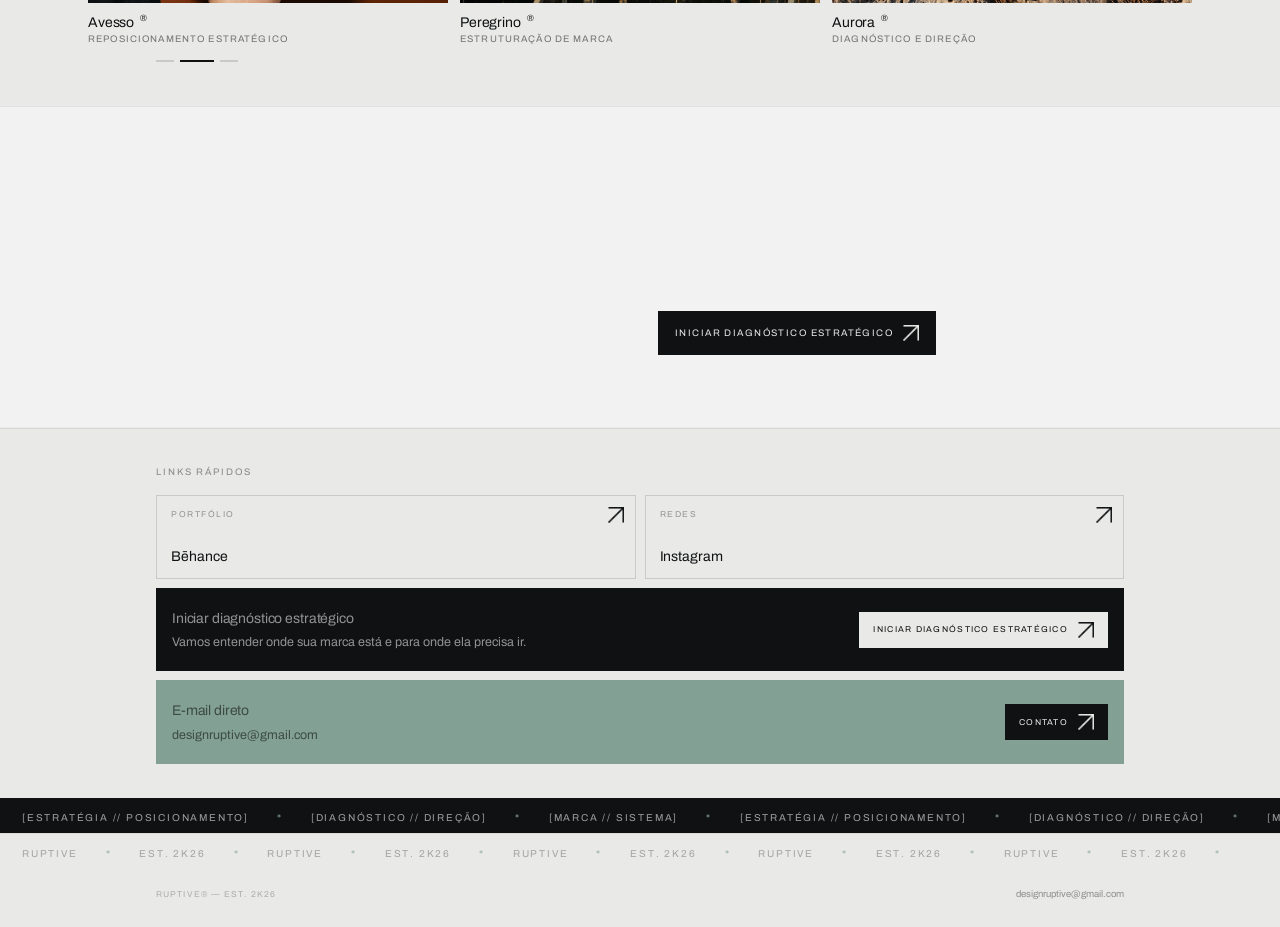
==== commit 1ae48909: "Atualização Coloquei várias informações importantes e deixei animado" ====
--- a/index.html
+++ b/index.html
@@ -9,9 +9,11 @@
 <link href="https://fonts.googleapis.com/css2?family=Archivo&display=swap" rel="stylesheet">
 <style>
 *,*::before,*::after{box-sizing:border-box;margin:0;padding:0}
-:root{--bg:#E9EAE8;--dark:#101113;--sage:#82A094;--f:'Archivo',sans-serif;--max:500px;--pad:22px}
-body{font-family:var(--f);font-weight:400;background:var(--bg);color:var(--dark);min-height:100vh;overflow-x:hidden}
-.col{width:100%;max-width:var(--max);margin:0 auto;padding:0 var(--pad)}
+:root{--bg:#E9EAE8;--bg-alt:#F1F2F1;--dark:#101113;--sage:#82A094;--f:'Archivo',sans-serif;--max:500px;--pad:22px}
+body{font-family:var(--f);font-weight:400;background:var(--bg);color:var(--dark);min-height:100vh;overflow-x:hidden}
+.col{width:100%;max-width:var(--max);margin:0 auto;padding:0 var(--pad)}
+@media(min-width:900px){:root{--max:900px;--pad:28px}}
+@media(min-width:1200px){:root{--max:1040px;--pad:36px}}
 
 /* OVERLAY */
 .overlay{position:fixed;inset:0;background:rgba(16,17,19,.45);z-index:199;opacity:0;pointer-events:none;transition:opacity .28s}
@@ -39,19 +41,84 @@
 .ham.open span:nth-child(3){transform:translateY(-6.5px) rotate(-45deg)}
 
 /* HERO — espaçamento menor embaixo */
-.hero{min-height:calc(55vh - 53px);display:flex;align-items:center;padding:50px 0}
-@media(min-width:560px){.hero{min-height:calc(75vh - 53px)}}
-.hero .col{width:100%}
-.hero-tag{font-size:9.5px;letter-spacing:.15em;text-transform:uppercase;color:rgba(16,17,19,.4);margin-bottom:16px}
-h1{font-size:clamp(38px,10vw,62px);font-weight:400;line-height:1.04;letter-spacing:-.02em;margin-bottom:16px}
-.h1-line1{display:inline-flex;align-items:center;gap:.28em}
-.title-icon{height:.72em;width:auto;display:inline-block;flex-shrink:0;position:relative;top:-.04em}
-.hero-sub{font-size:12px;line-height:1.7;color:rgba(16,17,19,.5);letter-spacing:.03em;margin-bottom:32px}
-
-/* BUTTONS */
-.btn,.strip-btn{display:inline-flex;align-items:center;gap:10px;font-family:var(--f);font-size:9.5px;letter-spacing:.15em;text-transform:uppercase;text-decoration:none;cursor:pointer;transition:background .2s,color .2s}
-.btn{color:var(--bg);background:var(--dark);padding:13px 16px;border:1.5px solid var(--dark)}
-.btn:hover{background:transparent;color:var(--dark)}
+.hero{min-height:calc(55vh - 53px);display:flex;align-items:center;padding:50px 0}
+@media(min-width:560px){.hero{min-height:calc(75vh - 53px)}}
+.hero .col{width:100%}
+.hero .col{padding-right:calc(var(--pad) + 16px)}
+.hero-tag{font-size:10px;letter-spacing:.15em;text-transform:uppercase;color:rgba(16,17,19,.45);margin-bottom:28px}
+.tag-reveal{opacity:0;transform:translateY(6px);animation:tagIn .8s ease forwards;animation-delay:.2s}
+@keyframes tagIn{to{opacity:1;transform:translateY(0)}}
+.sub-reveal{opacity:0;transform:translateY(6px);animation:subIn .8s ease forwards;animation-delay:.45s}
+@keyframes subIn{to{opacity:1;transform:translateY(0)}}
+.btn-reveal{opacity:0;transform:translateY(6px);animation:btnIn .8s ease forwards;animation-delay:.65s}
+@keyframes btnIn{to{opacity:1;transform:translateY(0)}}
+h1{font-size:clamp(34px,6.6vw,56px);font-weight:400;line-height:1.06;letter-spacing:-.02em;margin-bottom:16px;min-height:2.4em}
+.h1-line1{display:inline-flex;align-items:center;gap:.28em}
+.title-icon{height:.82em;width:auto;display:inline-block;flex-shrink:0;position:relative;top:.06em;margin-left:.2em}
+.type-cursor{display:inline-block;margin-left:.08em;opacity:.6;animation:blink 1s steps(2,end) infinite}
+@keyframes blink{0%,49%{opacity:0}50%,100%{opacity:.7}}
+.br-desktop{display:none}
+.hero-sub{font-size:13px;line-height:1.75;color:rgba(16,17,19,.62);letter-spacing:.02em;margin-bottom:32px}
+@media(min-width:900px){
+  h1{font-size:clamp(32px,3.9vw,54px)}
+  .hero-sub{font-size:14px}
+  .br-desktop{display:inline}
+  .hero .col{padding-right:calc(var(--pad) + 40px)}
+}
+@media(max-width:559px){
+  .hero{padding:110px 0 130px;min-height:calc(100vh - 53px)}
+  .hero h1{font-size:clamp(24px,7.2vw,36px)}
+  .hero .col{padding-right:calc(var(--pad) + 40px)}
+  .hero h1{min-height:3.2em}
+}
+
+/* SECTION SPLIT */
+.section-split{border-top:1px solid rgba(16,17,19,.08);padding-top:8px}
+.section-alt{background:var(--bg-alt)}
+
+/* DUAL BLOCK */
+.dual-block{padding:56px 0 72px}
+.dual-grid{display:grid;gap:28px}
+.dual-col{min-width:0}
+@media(min-width:900px){
+  .dual-grid{grid-template-columns:1fr 1fr;align-items:start;gap:36px}
+}
+
+/* METHOD */
+#method{padding:54px 0 40px}
+.method-title{font-size:16px;letter-spacing:-.01em;margin-bottom:16px}
+.method-list{display:flex;flex-direction:column;gap:16px}
+.method-item{display:flex;gap:18px;padding:16px 0;border-top:1px solid rgba(16,17,19,.12)}
+.method-item:last-child{border-bottom:1px solid rgba(16,17,19,.12)}
+.method-no{font-size:9px;letter-spacing:.2em;text-transform:uppercase;color:rgba(16,17,19,.38);flex-shrink:0;min-width:28px}
+.method-name{font-size:15.5px;letter-spacing:-.01em}
+.method-desc{font-size:13px;line-height:1.68;color:rgba(16,17,19,.58);margin-top:6px}
+.reveal-item{opacity:0;transform:translateY(10px);transition:opacity .6s ease,transform .6s ease}
+.reveal-item.in{opacity:1;transform:translateY(0)}
+.reveal-line{opacity:0;transform:translateX(-14px);transition:opacity .5s ease,transform .5s ease}
+.reveal-line.in{opacity:1;transform:translateX(0)}
+.reveal-line.right{transform:translateX(14px)}
+@media(min-width:900px){
+  .method-name{font-size:16px}
+  .method-desc{font-size:13.5px;max-width:660px}
+}
+
+/* MICRO BLOCK */
+.micro-block{padding:0}
+.micro-lead{font-size:14.5px;line-height:1.7;color:rgba(16,17,19,.78);letter-spacing:.01em;margin-bottom:14px}
+.micro-note{font-size:12.5px;line-height:1.7;color:rgba(16,17,19,.6);letter-spacing:.02em;margin-bottom:14px}
+.micro-steps{font-size:12.5px;line-height:1.9;letter-spacing:.08em;text-transform:uppercase;color:rgba(16,17,19,.58)}
+.micro-steps span{display:block;padding-left:2px}
+@media(min-width:900px){
+  .micro-lead{font-size:15px;max-width:640px}
+  .micro-note{font-size:13px;max-width:640px}
+  .micro-steps{font-size:13px;max-width:640px}
+}
+
+/* BUTTONS */
+.btn,.strip-btn{display:inline-flex;align-items:center;gap:10px;font-family:var(--f);font-size:9.5px;letter-spacing:.15em;text-transform:uppercase;text-decoration:none;cursor:pointer;transition:background .2s,color .2s}
+.btn{color:var(--bg);background:var(--dark);padding:13px 16px;border:1.5px solid var(--dark)}
+.btn:hover{background:transparent;color:var(--dark)}
 .sq{width:16px;height:16px;display:inline-flex;align-items:center;justify-content:center;flex-shrink:0;overflow:hidden}
 .sq img{width:100%;height:100%;object-fit:contain}
 .arr-w{display:block}.arr-b{display:none}
@@ -59,8 +126,8 @@
 .btn:hover .arr-w{display:none}.btn:hover .arr-b{display:block}
 
 /* CASES — espaçamento menor em cima */
-#cases{padding:48px 0 44px}
-.sec-tag{font-size:9px;letter-spacing:.2em;text-transform:uppercase;color:rgba(16,17,19,.38);padding:0 var(--pad);max-width:var(--max);margin:0 auto 20px}
+#cases{padding:48px 0 44px}
+.sec-tag{font-size:9.5px;letter-spacing:.2em;text-transform:uppercase;color:rgba(16,17,19,.45);padding:0 var(--pad);max-width:var(--max);margin:0 auto 22px}
 
 /* Slider */
 .slider-out{overflow:hidden}
@@ -70,28 +137,49 @@
   will-change:transform;
   /* start at card 1 (Peregrino), set by JS */
 }
-.card{width:calc(min(72vw, 290px));flex-shrink:0;cursor:grab;user-select:none}
-.card:active{cursor:grabbing}
-@media(min-width:560px){
-  .card{width:calc(min(72vw, 290px))}
-}
-.card-link{display:block;text-decoration:none;color:var(--dark)}
-.card-img{width:100%;aspect-ratio:4/5;background:#111;position:relative;overflow:hidden}
+.card{width:calc(min(90vw, 360px));flex-shrink:0;cursor:grab;user-select:none}
+.card:active{cursor:grabbing}
+.card-reveal{opacity:0;transform:translateY(14px);transition:opacity .6s ease,transform .6s ease}
+.card-reveal.in{opacity:1;transform:translateY(0)}
+.card-link{display:block;text-decoration:none;color:var(--dark)}
+.card-img{width:100%;aspect-ratio:4/5;background:#111;position:relative;overflow:hidden;transition:transform .25s ease}
+.card-link:hover .card-img{transform:scale(1.03)}
+@media(min-width:560px){
+  .card{width:calc(min(90vw, 360px))}
+}
 .card-img>img{width:100%;height:100%;object-fit:cover;display:block;pointer-events:none}
 .card-arr{position:absolute;bottom:12px;right:12px;width:22px;height:22px;display:flex;align-items:center;justify-content:center;overflow:hidden;pointer-events:none}
 .card-arr img{width:100%;height:100%;object-fit:contain}
 .card-info{padding:10px 0 0}
 .card-name{font-size:14px;letter-spacing:-.01em}
 .card-name .reg{font-size:9px;margin-left:3px;vertical-align:super;font-weight:400}
-.card-kind{font-size:8.5px;letter-spacing:.13em;text-transform:uppercase;color:var(--sage);margin-top:3px}
+.card-kind{font-size:9.5px;letter-spacing:.12em;text-transform:uppercase;color:rgba(16,17,19,.55);margin-top:4px}
 
 /* DOTS */
 .dots{display:flex;gap:6px;padding:16px var(--pad) 0;max-width:var(--max);margin:0 auto}
-.dot{width:18px;height:2px;background:rgba(16,17,19,.15);border:none;cursor:pointer;padding:0;transition:width .2s,background .2s}
-.dot.on{width:34px;background:var(--dark)}
-
-/* SHADOW DIVIDER */
-.shadow-divider{height:1px;background:transparent;box-shadow:0 6px 18px rgba(16,17,19,.07)}
+.dot{width:18px;height:2px;background:rgba(16,17,19,.15);border:none;cursor:pointer;padding:0;transition:width .2s,background .2s}
+.dot.on{width:34px;background:var(--dark)}
+
+/* WHY */
+.why-block{padding:0;display:flex;flex-direction:column}
+.why-block .why-tag,
+.why-block .why-text,
+.why-block .why-sub,
+.why-block .why-result{margin-left:-12px}
+.why-cta{align-self:flex-start}
+.why-tag{font-size:9.5px;letter-spacing:.2em;text-transform:uppercase;color:rgba(16,17,19,.45);margin-bottom:10px}
+.why-text{font-size:13.5px;line-height:1.7;color:rgba(16,17,19,.7);letter-spacing:.02em;margin-bottom:10px}
+.why-sub{font-size:12.5px;line-height:1.7;color:rgba(16,17,19,.58);letter-spacing:.02em;margin-top:4px}
+.why-result{font-size:12.5px;line-height:1.7;color:rgba(16,17,19,.6);letter-spacing:.02em;margin-top:8px}
+.why-cta{margin-top:16px}
+@media(min-width:900px){
+  .why-text{font-size:14px;max-width:660px}
+  .why-sub{font-size:13px;max-width:660px}
+  .why-result{font-size:13px;max-width:660px}
+}
+
+/* SHADOW DIVIDER */
+.shadow-divider{height:1px;background:transparent;box-shadow:0 6px 18px rgba(16,17,19,.07)}
 
 /* CONTACT */
 #contact{padding:38px 0 34px}
@@ -109,9 +197,9 @@
 .strip{margin-top:9px;padding:19px 16px;display:flex;align-items:center;justify-content:space-between;gap:12px;flex-wrap:wrap}
 .strip.dark{background:var(--dark);color:var(--bg)}
 .strip.green{background:var(--sage)}
-.strip-txt{font-size:11.5px;line-height:1.6;opacity:.6}
+.strip-txt{font-size:12.5px;line-height:1.65;opacity:.6}
 .strip.green .strip-txt{color:var(--dark)}
-.strip-txt strong{display:block;font-size:13px;font-weight:400;opacity:1;margin-bottom:2px;letter-spacing:-.01em}
+.strip-txt strong{display:block;font-size:14px;font-weight:400;opacity:1;margin-bottom:2px;letter-spacing:-.01em}
 .strip.dark .strip-txt strong{color:var(--bg)}
 .strip.green .strip-txt strong{color:var(--dark)}
 .strip-btn{font-size:8.5px;padding:10px 14px}
@@ -154,11 +242,11 @@
 <div class="overlay" id="overlay"></div>
 
 <nav class="nav-drawer" id="drawer">
-  <button class="nav-drawer-close" id="drawerClose">&#x2715;</button>
-  <a href="#cases" id="navCases">Cases</a>
-  <a href="#contact" id="navContact">Contato</a>
-  <a href="https://docs.google.com/forms/d/e/1FAIpQLSdI5ETxoVG-0nO31UK0uJL_KXd_tN7zLgIDV9OURpmWiJz2xQ/viewform?usp=preview" target="_blank" rel="noopener" id="navDiag">Iniciar diagn&#xF3;stico</a>
-</nav>
+  <button class="nav-drawer-close" id="drawerClose">&#x2715;</button>
+  <a href="#cases" id="navCases">Cases</a>
+  <a href="#contact" id="navContact">Contato</a>
+  <a href="diagnostico.html" id="navDiag">Iniciar diagn&#xF3;stico estrat&#xE9;gico</a>
+</nav>
 
 <header>
   <div class="hdr">
@@ -169,64 +257,93 @@
   </div>
 </header>
 
-<section class="hero">
-  <div class="col">
-    <p class="hero-tag">[Branding &amp; Design estrat&#xE9;gico p/ Startups]</p>
-    <h1><span class="h1-line1">A ruptura<img class="title-icon" src="src/icon.png" alt=""></span><br>do caos &#xE0; clareza.</h1>
-    <p class="hero-sub">Posicionamento que gera dire&#xE7;&#xE3;o e percep&#xE7;&#xE3;o.</p>
-    <a href="https://docs.google.com/forms/d/e/1FAIpQLSdI5ETxoVG-0nO31UK0uJL_KXd_tN7zLgIDV9OURpmWiJz2xQ/viewform?usp=preview" class="btn" target="_blank" rel="noopener">
-      Iniciar diagn&#xF3;stico
-      <span class="sq"><img class="arr-w" src="src/seta-w.png" alt=""><img class="arr-b" src="src/seta-b.png" alt=""></span>
-    </a>
-  </div>
-</section>
-
-<section id="cases">
-  <p class="sec-tag">Cases Selecionados</p>
-  <div class="slider-out">
+<section class="hero">
+  <div class="col">
+    <p class="hero-tag tag-reveal">Consultoria estrat&#xE9;gica de marca</p>
+    <h1><span id="heroType" data-text="Marcas n&#xE3;o falham por est&#xE9;tica.|| Falham por falta de dire&#xE7;&#xE3;o.">Marcas n&#xE3;o falham por est&#xE9;tica. Falham por falta de dire&#xE7;&#xE3;o.</span><span class="type-cursor" id="typeCursor">|</span><img class="title-icon" id="heroIcon" src="src/icon.png" alt=""></h1>
+    <p class="hero-sub sub-reveal">Diagn&#xF3;stico, posicionamento e estrutura.</p>
+    <a href="diagnostico.html" class="btn hero-cta btn-reveal">
+      Iniciar diagn&#xF3;stico estrat&#xE9;gico
+      <span class="sq"><img class="arr-w" src="src/seta-w.png" alt=""><img class="arr-b" src="src/seta-b.png" alt=""></span>
+    </a>
+  </div>
+</section>
+
+<section id="method" class="section-alt section-split">
+  <div class="col">
+    <p class="sec-tag" style="padding:0;margin-bottom:12px;">RUPTIVE Framework&#xAE;</p>
+    <div class="method-list">
+      <div class="method-item reveal-item">
+        <div class="method-no">01</div>
+        <div>
+          <div class="method-name">Ruptura &#x2014; Diagn&#xF3;stico Estrat&#xE9;gico</div>
+          <div class="method-desc">Entender onde a marca est&#xE1;, identificar falhas estruturais e problemas de percep&#xE7;&#xE3;o.</div>
+        </div>
+      </div>
+      <div class="method-item reveal-item">
+        <div class="method-no">02</div>
+        <div>
+          <div class="method-name">Dire&#xE7;&#xE3;o &#x2014; Posicionamento</div>
+          <div class="method-desc">Definir territ&#xF3;rio, proposta de valor e caminho estrat&#xE9;gico da marca.</div>
+        </div>
+      </div>
+      <div class="method-item reveal-item">
+        <div class="method-no">03</div>
+        <div>
+          <div class="method-name">Constru&#xE7;&#xE3;o &#x2014; Sistema de Identidade</div>
+          <div class="method-desc">Traduzir a estrat&#xE9;gia em um sistema visual e estrutural consistente.</div>
+        </div>
+      </div>
+    </div>
+  </div>
+</section>
+
+<section id="cases" class="section-split">
+  <p class="sec-tag">Cases Selecionados</p>
+  <div class="slider-out">
     <div class="slider-trk" id="sliderTrk">
 
       <!-- card 0: Avesso -->
-      <div class="card">
+      <div class="card card-reveal">
         <a href="https://www.behance.net/gallery/192336403/AVESSO-" target="_blank" rel="noopener" class="card-link">
           <div class="card-img">
             <img src="src/avesso.png" alt="Avesso">
             <span class="card-arr"><img src="src/seta-w.png" alt=""></span>
-          </div>
-          <div class="card-info">
-            <div class="card-name">Avesso <span class="reg">&#xAE;</span></div>
-            <div class="card-kind">Estrat&#xE9;gia de Marca</div>
-          </div>
-        </a>
-      </div>
+          </div>
+          <div class="card-info">
+            <div class="card-name">Avesso <span class="reg">&#xAE;</span></div>
+            <div class="card-kind">Reposicionamento estrat&#xE9;gico</div>
+          </div>
+        </a>
+      </div>
 
       <!-- card 1: Peregrino (initial center) -->
-      <div class="card">
+      <div class="card card-reveal">
         <a href="https://www.behance.net/gallery/184367747/Peregrino-" target="_blank" rel="noopener" class="card-link">
           <div class="card-img">
             <img src="src/peregrino.png" alt="Peregrino">
             <span class="card-arr"><img src="src/seta-w.png" alt=""></span>
-          </div>
-          <div class="card-info">
-            <div class="card-name">Peregrino <span class="reg">&#xAE;</span></div>
-            <div class="card-kind">Estrat&#xE9;gia de Marca</div>
-          </div>
-        </a>
-      </div>
+          </div>
+          <div class="card-info">
+            <div class="card-name">Peregrino <span class="reg">&#xAE;</span></div>
+            <div class="card-kind">Estrutura&#xE7;&#xE3;o de marca</div>
+          </div>
+        </a>
+      </div>
 
       <!-- card 2: Aurora -->
-      <div class="card">
+      <div class="card card-reveal">
         <a href="https://www.behance.net/gallery/191677025/Aurora-" target="_blank" rel="noopener" class="card-link">
           <div class="card-img">
             <img src="src/aurora.png" alt="Aurora">
             <span class="card-arr"><img src="src/seta-w.png" alt=""></span>
-          </div>
-          <div class="card-info">
-            <div class="card-name">Aurora <span class="reg">&#xAE;</span></div>
-            <div class="card-kind">Estrat&#xE9;gia de Marca</div>
-          </div>
-        </a>
-      </div>
+          </div>
+          <div class="card-info">
+            <div class="card-name">Aurora <span class="reg">&#xAE;</span></div>
+            <div class="card-kind">Diagn&#xF3;stico e dire&#xE7;&#xE3;o</div>
+          </div>
+        </a>
+      </div>
 
     </div>
   </div>
@@ -234,12 +351,42 @@
     <button class="dot"    data-i="0"></button>
     <button class="dot on" data-i="1"></button>
     <button class="dot"    data-i="2"></button>
-  </div>
-</section>
-
-<div class="shadow-divider"></div>
-
-<section id="contact">
+  </div>
+</section>
+
+
+
+<section class="dual-block section-alt section-split">
+  <div class="col dual-grid">
+    <div class="dual-col micro-block">
+    <p class="micro-lead reveal-line" data-order="1">Voc&#xEA; n&#xE3;o come&#xE7;a com design.<br>Voc&#xEA; come&#xE7;a com diagn&#xF3;stico.</p>
+    <p class="micro-note reveal-line" data-order="2">Sem entender o cen&#xE1;rio atual, qualquer decis&#xE3;o se torna superficial.</p>
+    <div class="micro-steps">
+      <span class="reveal-line" data-order="3">&#x2192; Identificamos falhas estruturais</span>
+      <span class="reveal-line" data-order="4">&#x2192; Definimos uma dire&#xE7;&#xE3;o clara</span>
+      <span class="reveal-line" data-order="5">&#x2192; Estruturamos a base da marca</span>
+    </div>
+    </div>
+    <div class="dual-col why-block">
+    <p class="why-tag reveal-line right" data-order="6">O erro recorrente</p>
+    <p class="why-text reveal-line right" data-order="7">A maioria das marcas ignora esse processo.</p>
+    <p class="why-sub reveal-line right" data-order="8">Investem em est&#xE9;tica antes de entender posicionamento.</p>
+    <p class="why-result reveal-line right" data-order="9">O resultado &#xE9; previs&#xED;vel:<br>uma marca visualmente bem constru&#xED;da, mas sem dire&#xE7;&#xE3;o.</p>
+    <a href="diagnostico.html" class="btn hero-cta why-cta btn-reveal reveal-line right" data-order="10">
+      Iniciar diagn&#xF3;stico estrat&#xE9;gico
+      <span class="sq"><img class="arr-w" src="src/seta-w.png" alt=""><img class="arr-b" src="src/seta-b.png" alt=""></span>
+    </a>
+    </div>
+  </div>
+</section>
+
+
+
+
+
+<div class="shadow-divider"></div>
+
+<section id="contact" class="section-split">
   <div class="col">
     <p class="sec-tag" style="padding:0;margin-bottom:0;">Links R&#xE1;pidos</p>
     <div class="links-grid">
@@ -253,17 +400,17 @@
         <span class="lk-name">Instagram</span>
         <span class="lk-sq"><img class="arr-b" src="src/seta-b.png" alt=""><img class="arr-w" src="src/seta-w.png" alt=""></span>
       </a>
-    </div>
-    <div class="strip dark">
-      <div class="strip-txt">
-        <strong>Iniciar diagn&#xF3;stico</strong>
-        Vamos entender onde sua marca est&#xE1; e para onde ela precisa ir.
-      </div>
-      <a href="https://docs.google.com/forms/d/e/1FAIpQLSdI5ETxoVG-0nO31UK0uJL_KXd_tN7zLgIDV9OURpmWiJz2xQ/viewform?usp=preview" class="strip-btn" target="_blank" rel="noopener">
-        Come&#xE7;ar
-        <span class="sq"><img class="arr-b" src="src/seta-b.png" alt=""><img class="arr-w" src="src/seta-w.png" alt=""></span>
-      </a>
-    </div>
+    </div>
+    <div class="strip dark">
+      <div class="strip-txt">
+        <strong>Iniciar diagn&#xF3;stico estrat&#xE9;gico</strong>
+        Vamos entender onde sua marca est&#xE1; e para onde ela precisa ir.
+      </div>
+      <a href="diagnostico.html" class="strip-btn">
+        Iniciar diagn&#xF3;stico estrat&#xE9;gico
+        <span class="sq"><img class="arr-b" src="src/seta-b.png" alt=""><img class="arr-w" src="src/seta-w.png" alt=""></span>
+      </a>
+    </div>
     <div class="strip green">
       <div class="strip-txt">
         <strong>E-mail direto</strong>
@@ -278,18 +425,18 @@
 </section>
 
 <div class="ticker-block">
-  <div class="tk-row r1">
-    <div class="tk-in">
-      <span>[BR&amp;ING // DESIGN]</span><span class="sep">*</span>
-      <span>[BR&amp;ING // DESIGN]</span><span class="sep">*</span>
-      <span>[BR&amp;ING // DESIGN]</span><span class="sep">*</span>
-      <span>[BR&amp;ING // DESIGN]</span><span class="sep">*</span>
-      <span>[BR&amp;ING // DESIGN]</span><span class="sep">*</span>
-      <span>[BR&amp;ING // DESIGN]</span><span class="sep">*</span>
-      <span>[BR&amp;ING // DESIGN]</span><span class="sep">*</span>
-      <span>[BR&amp;ING // DESIGN]</span><span class="sep">*</span>
-    </div>
-  </div>
+  <div class="tk-row r1">
+    <div class="tk-in">
+      <span>[ESTRAT&#xC9;GIA // POSICIONAMENTO]</span><span class="sep">*</span>
+      <span>[DIAGN&#xD3;STICO // DIRE&#xC7;&#xC3;O]</span><span class="sep">*</span>
+      <span>[MARCA // SISTEMA]</span><span class="sep">*</span>
+      <span>[ESTRAT&#xC9;GIA // POSICIONAMENTO]</span><span class="sep">*</span>
+      <span>[DIAGN&#xD3;STICO // DIRE&#xC7;&#xC3;O]</span><span class="sep">*</span>
+      <span>[MARCA // SISTEMA]</span><span class="sep">*</span>
+      <span>[ESTRAT&#xC9;GIA // POSICIONAMENTO]</span><span class="sep">*</span>
+      <span>[DIAGN&#xD3;STICO // DIRE&#xC7;&#xC3;O]</span><span class="sep">*</span>
+    </div>
+  </div>
   <div class="tk-row r2">
     <div class="tk-in">
       <span>RUPTIVE</span><span class="sep">*</span><span>EST. 2K26</span><span class="sep">*</span>
@@ -309,10 +456,91 @@
 </footer>
 
 <script>
-(function(){
-
-  /* ── HAMBURGER ── */
-  var ham=document.getElementById('ham');
+(function(){
+
+  /* ── HERO TYPEWRITER ── */
+  var heroType = document.getElementById('heroType');
+  var heroIcon = document.getElementById('heroIcon');
+  if(heroIcon) heroIcon.style.display = 'none';
+  if(heroType){
+    var full = heroType.getAttribute('data-text') || heroType.textContent;
+    var i = 0;
+    var speed = 45;
+    heroType.textContent = '';
+    function tick(){
+      if(i >= full.length){
+        if(heroIcon) heroIcon.style.display = 'inline-block';
+        var cursor = document.getElementById('typeCursor');
+        if(cursor) cursor.remove();
+        return;
+      }
+      if(full[i] === '|' && full[i+1] === '|'){
+        var br = document.createElement('br');
+        br.className = 'br-desktop';
+        heroType.appendChild(br);
+        i += 2;
+      } else {
+        heroType.appendChild(document.createTextNode(full[i]));
+        i += 1;
+      }
+      setTimeout(tick, speed);
+    }
+    tick();
+  }
+
+  /* ── METHOD REVEAL ── */
+  var revealItems = document.querySelectorAll('.reveal-item');
+  if(revealItems.length){
+    var io = new IntersectionObserver(function(entries){
+      entries.forEach(function(entry){
+        if(entry.isIntersecting){
+          entry.target.classList.add('in');
+          io.unobserve(entry.target);
+        }
+      });
+    }, { threshold: 0.25, rootMargin: '0px 0px -10% 0px' });
+    revealItems.forEach(function(el){ io.observe(el); });
+  }
+
+  /* ── CASES CARD REVEAL ── */
+  var caseCards = document.querySelectorAll('.card-reveal');
+  if(caseCards.length){
+    var ioCards = new IntersectionObserver(function(entries){
+      entries.forEach(function(entry){
+        if(entry.isIntersecting){
+          entry.target.classList.add('in');
+          ioCards.unobserve(entry.target);
+        }
+      });
+    }, { threshold: 0.2, rootMargin: '0px 0px -10% 0px' });
+    caseCards.forEach(function(el){ ioCards.observe(el); });
+  }
+
+  /* ── DUAL BLOCK LINE REVEAL ── */
+  var dual = document.querySelector('.dual-block');
+  if(dual){
+    var lines = Array.prototype.slice.call(dual.querySelectorAll('.reveal-line'));
+    if(lines.length){
+      var io2 = new IntersectionObserver(function(entries){
+        entries.forEach(function(entry){
+          if(entry.isIntersecting){
+            lines
+              .sort(function(a,b){
+                return (parseInt(a.dataset.order,10)||0) - (parseInt(b.dataset.order,10)||0);
+              })
+              .forEach(function(el, idx){
+                setTimeout(function(){ el.classList.add('in'); }, idx * 120);
+              });
+            io2.unobserve(entry.target);
+          }
+        });
+      }, { threshold: 0.2, rootMargin: '0px 0px -10% 0px' });
+      io2.observe(dual);
+    }
+  }
+
+  /* ── HAMBURGER ── */
+  var ham=document.getElementById('ham');
   var drawer=document.getElementById('drawer');
   var overlay=document.getElementById('overlay');
   var dClose=document.getElementById('drawerClose');
@@ -417,14 +645,14 @@
     var dy = touchY0 - e.touches[0].clientY;
 
     /* determine axis on first significant move */
-    if(!touchAxis && (Math.abs(dx) > 6 || Math.abs(dy) > 6)){
-      touchAxis = Math.abs(dx) >= Math.abs(dy) ? 'h' : 'v';
-    }
-    if(touchAxis !== 'h') return; /* let vertical scroll be normal */
-
-    touchMoved = true;
-    e.preventDefault();
-    moveTo(touchPx0 + dx);
+    if(!touchAxis && (Math.abs(dx) > 3 || Math.abs(dy) > 3)){
+      touchAxis = Math.abs(dx) >= Math.abs(dy) ? 'h' : 'v';
+    }
+    if(touchAxis !== 'h') return; /* let vertical scroll be normal */
+
+    touchMoved = true;
+    e.preventDefault();
+    moveTo(touchPx0 + dx * 1.25);
   }, { passive: false });
 
   window.addEventListener('touchend', function(){
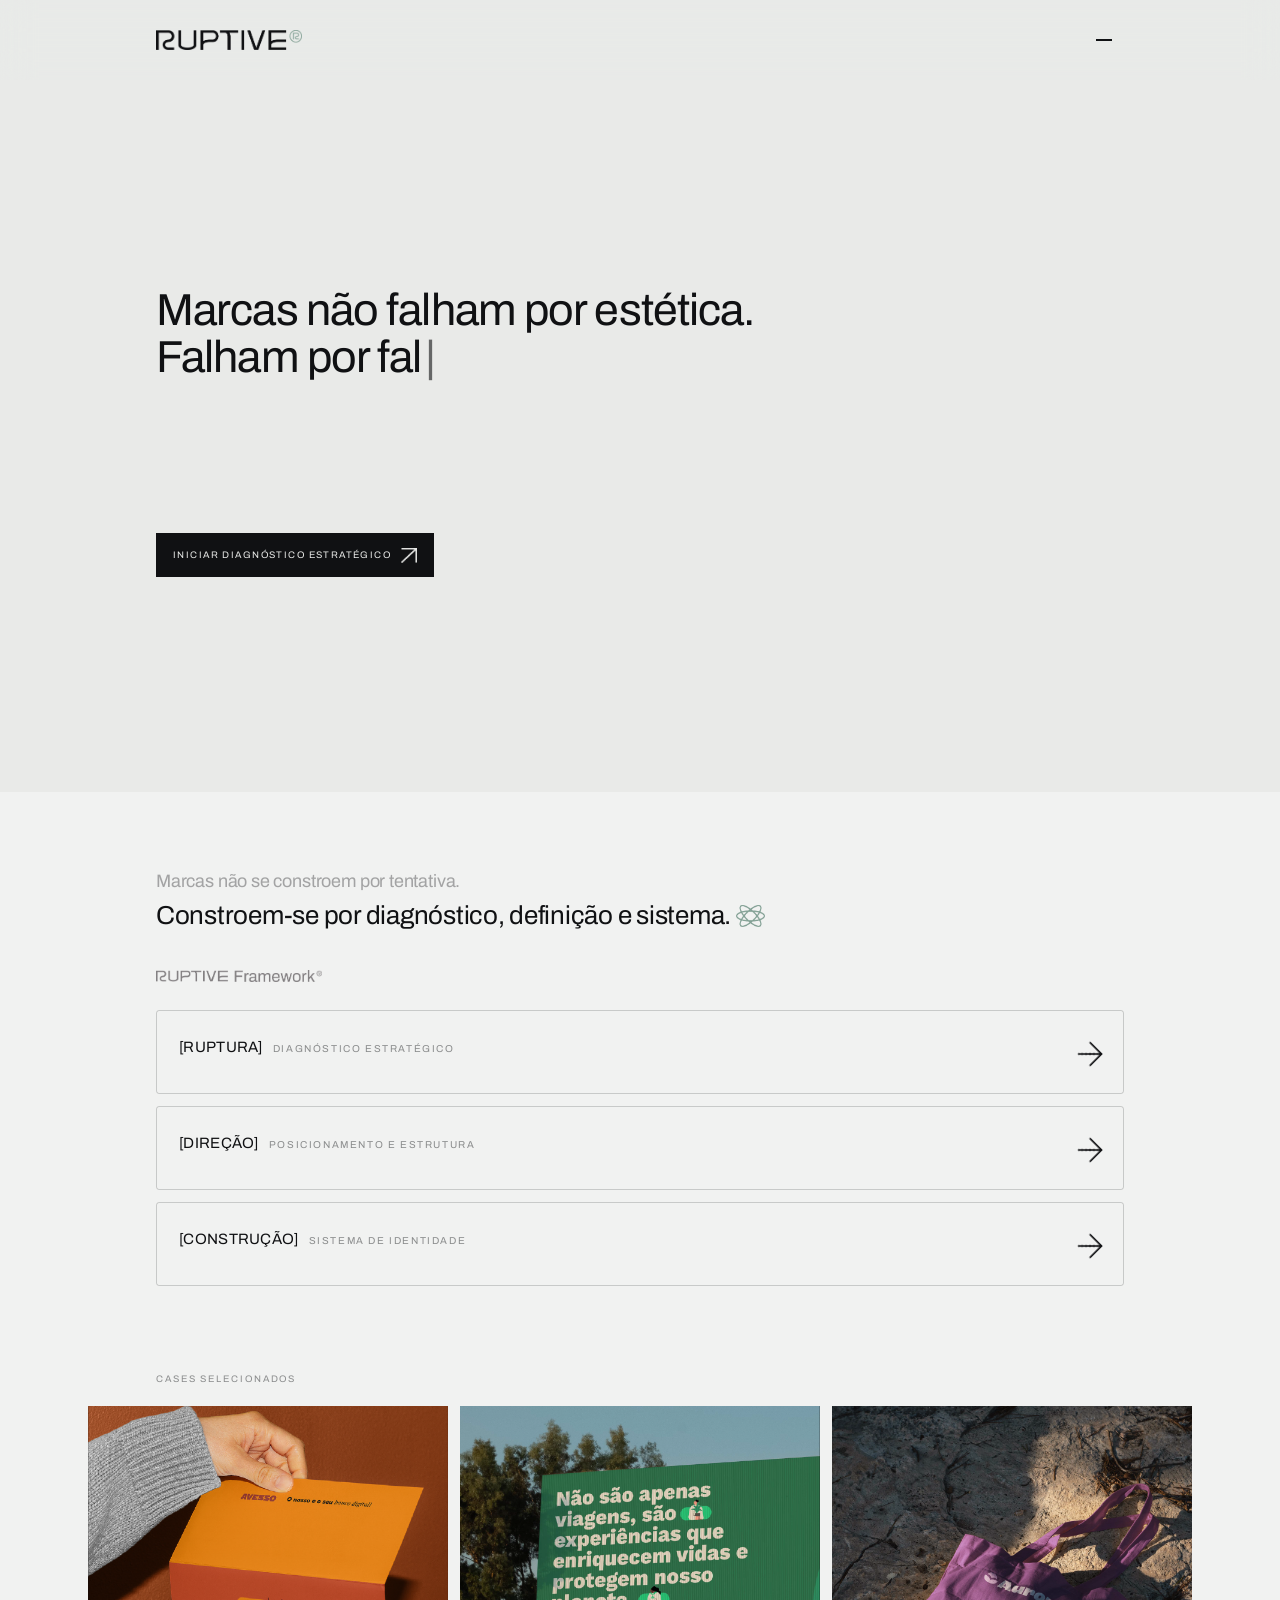
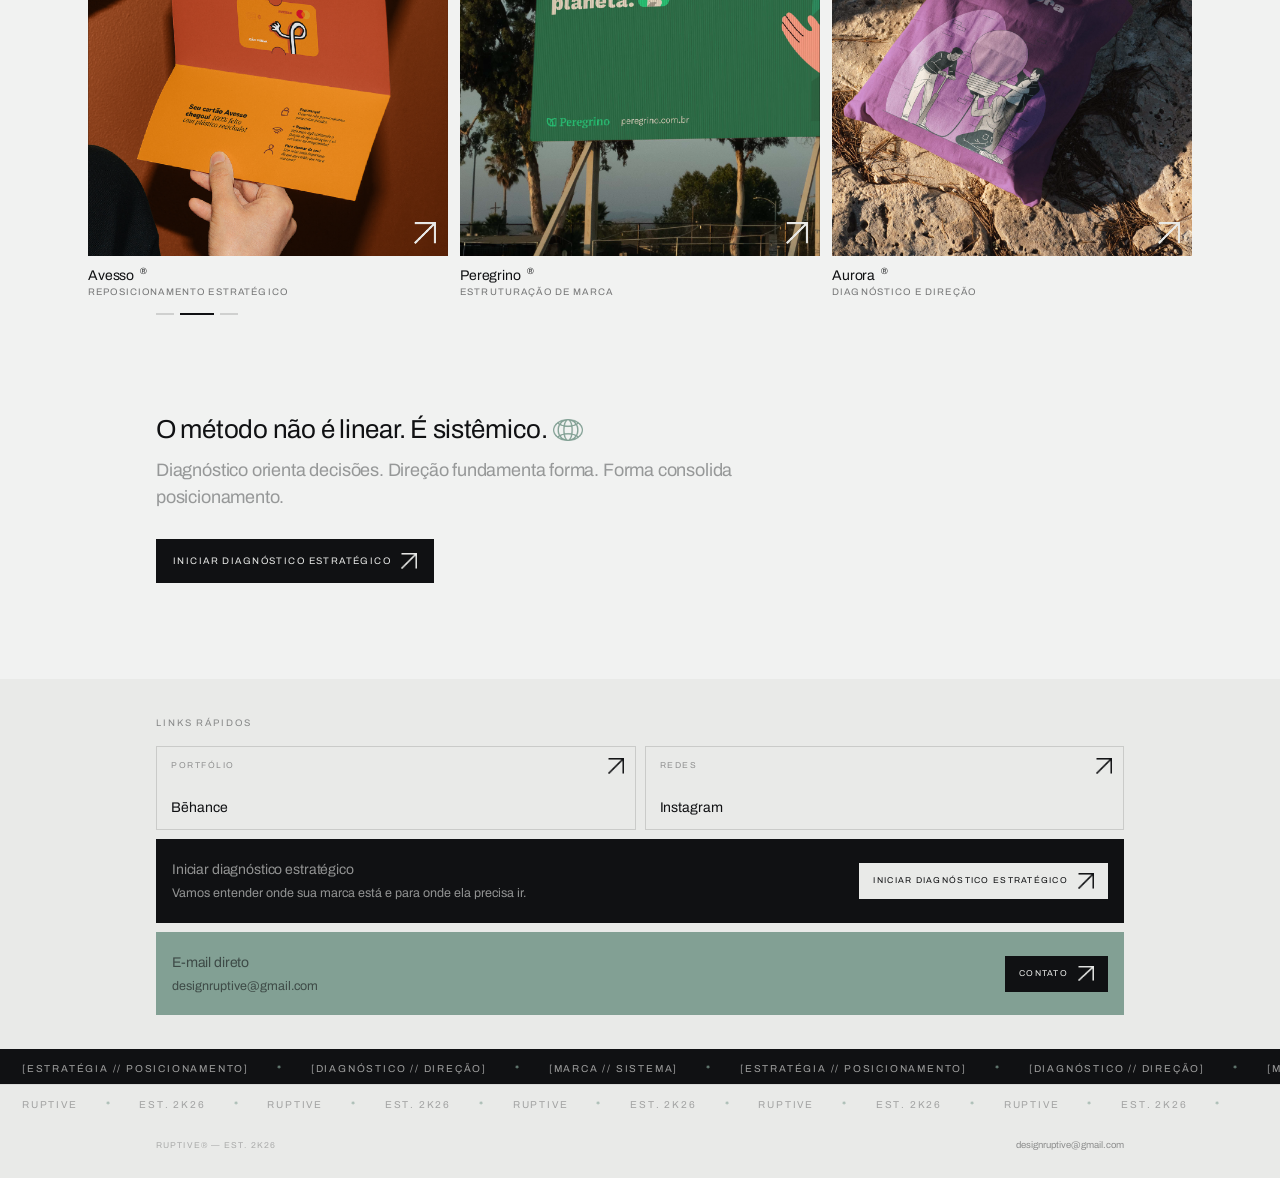
==== commit ae36029a: "Att Final att until 3/24" ====
--- a/index.html
+++ b/index.html
@@ -1,241 +1,14 @@
 <!DOCTYPE html>
 <html lang="pt-BR">
 <head>
-<meta charset="UTF-8">
-<meta name="viewport" content="width=device-width, initial-scale=1.0">
-<title>RUPTIVE</title>
-<link rel="preconnect" href="https://fonts.googleapis.com">
-<link rel="preconnect" href="https://fonts.gstatic.com" crossorigin>
-<link href="https://fonts.googleapis.com/css2?family=Archivo&display=swap" rel="stylesheet">
-<style>
-*,*::before,*::after{box-sizing:border-box;margin:0;padding:0}
-:root{--bg:#E9EAE8;--bg-alt:#F1F2F1;--dark:#101113;--sage:#82A094;--f:'Archivo',sans-serif;--max:500px;--pad:22px}
-body{font-family:var(--f);font-weight:400;background:var(--bg);color:var(--dark);min-height:100vh;overflow-x:hidden}
-.col{width:100%;max-width:var(--max);margin:0 auto;padding:0 var(--pad)}
-@media(min-width:900px){:root{--max:900px;--pad:28px}}
-@media(min-width:1200px){:root{--max:1040px;--pad:36px}}
-
-/* OVERLAY */
-.overlay{position:fixed;inset:0;background:rgba(16,17,19,.45);z-index:199;opacity:0;pointer-events:none;transition:opacity .28s}
-.overlay.open{opacity:1;pointer-events:all}
-
-/* DRAWER */
-.nav-drawer{position:fixed;top:0;right:0;width:min(280px,80vw);height:100vh;background:var(--dark);z-index:200;display:flex;flex-direction:column;padding:28px var(--pad);transform:translateX(100%);transition:transform .32s cubic-bezier(.4,0,.2,1)}
-.nav-drawer.open{transform:translateX(0)}
-.nav-drawer-close{align-self:flex-end;background:none;border:none;color:var(--bg);font-size:20px;cursor:pointer;opacity:.5;margin-bottom:36px;font-family:var(--f);transition:opacity .18s}
-.nav-drawer-close:hover{opacity:1}
-.nav-drawer a{font-size:13px;letter-spacing:.14em;text-transform:uppercase;color:var(--bg);text-decoration:none;opacity:.55;padding:14px 0;border-bottom:1px solid rgba(233,234,232,.08);transition:opacity .18s}
-.nav-drawer a:hover{opacity:1}
-.nav-drawer a:last-child{border-bottom:none}
-
-/* HEADER */
-header{position:sticky;top:0;z-index:100;background:var(--bg);padding:16px 0}
-.hdr{max-width:var(--max);margin:0 auto;padding:0 var(--pad);display:flex;align-items:center;justify-content:space-between}
-.logo{display:flex;align-items:center;text-decoration:none}
-.logo img{height:20px;width:auto;display:block}
-.ham{display:flex;flex-direction:column;justify-content:center;gap:5px;width:32px;height:32px;background:none;border:none;cursor:pointer;padding:4px;flex-shrink:0}
-.ham span{display:block;height:1.5px;background:var(--dark);transition:transform .22s,opacity .22s;transform-origin:center}
-.ham span:nth-child(2){width:65%}
-.ham.open span:nth-child(1){transform:translateY(6.5px) rotate(45deg)}
-.ham.open span:nth-child(2){opacity:0}
-.ham.open span:nth-child(3){transform:translateY(-6.5px) rotate(-45deg)}
-
-/* HERO — espaçamento menor embaixo */
-.hero{min-height:calc(55vh - 53px);display:flex;align-items:center;padding:50px 0}
-@media(min-width:560px){.hero{min-height:calc(75vh - 53px)}}
-.hero .col{width:100%}
-.hero .col{padding-right:calc(var(--pad) + 16px)}
-.hero-tag{font-size:10px;letter-spacing:.15em;text-transform:uppercase;color:rgba(16,17,19,.45);margin-bottom:28px}
-.tag-reveal{opacity:0;transform:translateY(6px);animation:tagIn .8s ease forwards;animation-delay:.2s}
-@keyframes tagIn{to{opacity:1;transform:translateY(0)}}
-.sub-reveal{opacity:0;transform:translateY(6px);animation:subIn .8s ease forwards;animation-delay:.45s}
-@keyframes subIn{to{opacity:1;transform:translateY(0)}}
-.btn-reveal{opacity:0;transform:translateY(6px);animation:btnIn .8s ease forwards;animation-delay:.65s}
-@keyframes btnIn{to{opacity:1;transform:translateY(0)}}
-h1{font-size:clamp(34px,6.6vw,56px);font-weight:400;line-height:1.06;letter-spacing:-.02em;margin-bottom:16px;min-height:2.4em}
-.h1-line1{display:inline-flex;align-items:center;gap:.28em}
-.title-icon{height:.82em;width:auto;display:inline-block;flex-shrink:0;position:relative;top:.06em;margin-left:.2em}
-.type-cursor{display:inline-block;margin-left:.08em;opacity:.6;animation:blink 1s steps(2,end) infinite}
-@keyframes blink{0%,49%{opacity:0}50%,100%{opacity:.7}}
-.br-desktop{display:none}
-.hero-sub{font-size:13px;line-height:1.75;color:rgba(16,17,19,.62);letter-spacing:.02em;margin-bottom:32px}
-@media(min-width:900px){
-  h1{font-size:clamp(32px,3.9vw,54px)}
-  .hero-sub{font-size:14px}
-  .br-desktop{display:inline}
-  .hero .col{padding-right:calc(var(--pad) + 40px)}
-}
-@media(max-width:559px){
-  .hero{padding:110px 0 130px;min-height:calc(100vh - 53px)}
-  .hero h1{font-size:clamp(24px,7.2vw,36px)}
-  .hero .col{padding-right:calc(var(--pad) + 40px)}
-  .hero h1{min-height:3.2em}
-}
-
-/* SECTION SPLIT */
-.section-split{border-top:1px solid rgba(16,17,19,.08);padding-top:8px}
-.section-alt{background:var(--bg-alt)}
-
-/* DUAL BLOCK */
-.dual-block{padding:56px 0 72px}
-.dual-grid{display:grid;gap:28px}
-.dual-col{min-width:0}
-@media(min-width:900px){
-  .dual-grid{grid-template-columns:1fr 1fr;align-items:start;gap:36px}
-}
-
-/* METHOD */
-#method{padding:54px 0 40px}
-.method-title{font-size:16px;letter-spacing:-.01em;margin-bottom:16px}
-.method-list{display:flex;flex-direction:column;gap:16px}
-.method-item{display:flex;gap:18px;padding:16px 0;border-top:1px solid rgba(16,17,19,.12)}
-.method-item:last-child{border-bottom:1px solid rgba(16,17,19,.12)}
-.method-no{font-size:9px;letter-spacing:.2em;text-transform:uppercase;color:rgba(16,17,19,.38);flex-shrink:0;min-width:28px}
-.method-name{font-size:15.5px;letter-spacing:-.01em}
-.method-desc{font-size:13px;line-height:1.68;color:rgba(16,17,19,.58);margin-top:6px}
-.reveal-item{opacity:0;transform:translateY(10px);transition:opacity .6s ease,transform .6s ease}
-.reveal-item.in{opacity:1;transform:translateY(0)}
-.reveal-line{opacity:0;transform:translateX(-14px);transition:opacity .5s ease,transform .5s ease}
-.reveal-line.in{opacity:1;transform:translateX(0)}
-.reveal-line.right{transform:translateX(14px)}
-@media(min-width:900px){
-  .method-name{font-size:16px}
-  .method-desc{font-size:13.5px;max-width:660px}
-}
-
-/* MICRO BLOCK */
-.micro-block{padding:0}
-.micro-lead{font-size:14.5px;line-height:1.7;color:rgba(16,17,19,.78);letter-spacing:.01em;margin-bottom:14px}
-.micro-note{font-size:12.5px;line-height:1.7;color:rgba(16,17,19,.6);letter-spacing:.02em;margin-bottom:14px}
-.micro-steps{font-size:12.5px;line-height:1.9;letter-spacing:.08em;text-transform:uppercase;color:rgba(16,17,19,.58)}
-.micro-steps span{display:block;padding-left:2px}
-@media(min-width:900px){
-  .micro-lead{font-size:15px;max-width:640px}
-  .micro-note{font-size:13px;max-width:640px}
-  .micro-steps{font-size:13px;max-width:640px}
-}
-
-/* BUTTONS */
-.btn,.strip-btn{display:inline-flex;align-items:center;gap:10px;font-family:var(--f);font-size:9.5px;letter-spacing:.15em;text-transform:uppercase;text-decoration:none;cursor:pointer;transition:background .2s,color .2s}
-.btn{color:var(--bg);background:var(--dark);padding:13px 16px;border:1.5px solid var(--dark)}
-.btn:hover{background:transparent;color:var(--dark)}
-.sq{width:16px;height:16px;display:inline-flex;align-items:center;justify-content:center;flex-shrink:0;overflow:hidden}
-.sq img{width:100%;height:100%;object-fit:contain}
-.arr-w{display:block}.arr-b{display:none}
-.btn .arr-w{display:block}.btn .arr-b{display:none}
-.btn:hover .arr-w{display:none}.btn:hover .arr-b{display:block}
-
-/* CASES — espaçamento menor em cima */
-#cases{padding:48px 0 44px}
-.sec-tag{font-size:9.5px;letter-spacing:.2em;text-transform:uppercase;color:rgba(16,17,19,.45);padding:0 var(--pad);max-width:var(--max);margin:0 auto 22px}
-
-/* Slider */
-.slider-out{overflow:hidden}
-.slider-trk{
-  display:flex;
-  gap:12px;
-  will-change:transform;
-  /* start at card 1 (Peregrino), set by JS */
-}
-.card{width:calc(min(90vw, 360px));flex-shrink:0;cursor:grab;user-select:none}
-.card:active{cursor:grabbing}
-.card-reveal{opacity:0;transform:translateY(14px);transition:opacity .6s ease,transform .6s ease}
-.card-reveal.in{opacity:1;transform:translateY(0)}
-.card-link{display:block;text-decoration:none;color:var(--dark)}
-.card-img{width:100%;aspect-ratio:4/5;background:#111;position:relative;overflow:hidden;transition:transform .25s ease}
-.card-link:hover .card-img{transform:scale(1.03)}
-@media(min-width:560px){
-  .card{width:calc(min(90vw, 360px))}
-}
-.card-img>img{width:100%;height:100%;object-fit:cover;display:block;pointer-events:none}
-.card-arr{position:absolute;bottom:12px;right:12px;width:22px;height:22px;display:flex;align-items:center;justify-content:center;overflow:hidden;pointer-events:none}
-.card-arr img{width:100%;height:100%;object-fit:contain}
-.card-info{padding:10px 0 0}
-.card-name{font-size:14px;letter-spacing:-.01em}
-.card-name .reg{font-size:9px;margin-left:3px;vertical-align:super;font-weight:400}
-.card-kind{font-size:9.5px;letter-spacing:.12em;text-transform:uppercase;color:rgba(16,17,19,.55);margin-top:4px}
-
-/* DOTS */
-.dots{display:flex;gap:6px;padding:16px var(--pad) 0;max-width:var(--max);margin:0 auto}
-.dot{width:18px;height:2px;background:rgba(16,17,19,.15);border:none;cursor:pointer;padding:0;transition:width .2s,background .2s}
-.dot.on{width:34px;background:var(--dark)}
-
-/* WHY */
-.why-block{padding:0;display:flex;flex-direction:column}
-.why-block .why-tag,
-.why-block .why-text,
-.why-block .why-sub,
-.why-block .why-result{margin-left:-12px}
-.why-cta{align-self:flex-start}
-.why-tag{font-size:9.5px;letter-spacing:.2em;text-transform:uppercase;color:rgba(16,17,19,.45);margin-bottom:10px}
-.why-text{font-size:13.5px;line-height:1.7;color:rgba(16,17,19,.7);letter-spacing:.02em;margin-bottom:10px}
-.why-sub{font-size:12.5px;line-height:1.7;color:rgba(16,17,19,.58);letter-spacing:.02em;margin-top:4px}
-.why-result{font-size:12.5px;line-height:1.7;color:rgba(16,17,19,.6);letter-spacing:.02em;margin-top:8px}
-.why-cta{margin-top:16px}
-@media(min-width:900px){
-  .why-text{font-size:14px;max-width:660px}
-  .why-sub{font-size:13px;max-width:660px}
-  .why-result{font-size:13px;max-width:660px}
-}
-
-/* SHADOW DIVIDER */
-.shadow-divider{height:1px;background:transparent;box-shadow:0 6px 18px rgba(16,17,19,.07)}
-
-/* CONTACT */
-#contact{padding:38px 0 34px}
-.links-grid{display:grid;grid-template-columns:1fr 1fr;gap:9px;margin-top:18px}
-.lk{position:relative;display:flex;flex-direction:column;justify-content:space-between;min-height:84px;padding:14px;border:1px solid rgba(16,17,19,.14);text-decoration:none;color:var(--dark);transition:background .2s,color .2s}
-.lk:hover{background:var(--dark);color:var(--bg)}
-.lk-label{font-size:8.5px;letter-spacing:.18em;text-transform:uppercase;opacity:.4}
-.lk-name{font-size:14px;letter-spacing:-.005em}
-.lk-sq{position:absolute;top:11px;right:11px;width:16px;height:16px;display:flex;align-items:center;justify-content:center;overflow:hidden}
-.lk-sq img{width:100%;height:100%;object-fit:contain}
-.lk .lk-sq .arr-b{display:block}.lk .lk-sq .arr-w{display:none}
-.lk:hover .lk-sq .arr-b{display:none}.lk:hover .lk-sq .arr-w{display:block}
-
-/* STRIPS */
-.strip{margin-top:9px;padding:19px 16px;display:flex;align-items:center;justify-content:space-between;gap:12px;flex-wrap:wrap}
-.strip.dark{background:var(--dark);color:var(--bg)}
-.strip.green{background:var(--sage)}
-.strip-txt{font-size:12.5px;line-height:1.65;opacity:.6}
-.strip.green .strip-txt{color:var(--dark)}
-.strip-txt strong{display:block;font-size:14px;font-weight:400;opacity:1;margin-bottom:2px;letter-spacing:-.01em}
-.strip.dark .strip-txt strong{color:var(--bg)}
-.strip.green .strip-txt strong{color:var(--dark)}
-.strip-btn{font-size:8.5px;padding:10px 14px}
-.strip.dark .strip-btn{background:var(--bg);color:var(--dark)}
-.strip.green .strip-btn{background:var(--dark);color:var(--bg)}
-.strip.dark .strip-btn:hover{background:var(--sage);color:var(--dark)}
-.strip.green .strip-btn:hover{background:var(--bg);color:var(--dark)}
-.strip.dark .strip-btn .arr-b{display:block}.strip.dark .strip-btn .arr-w{display:none}
-.strip.dark .strip-btn:hover .arr-b{display:block}.strip.dark .strip-btn:hover .arr-w{display:none}
-.strip.green .strip-btn .arr-b{display:none}.strip.green .strip-btn .arr-w{display:block}
-.strip.green .strip-btn:hover .arr-w{display:none}.strip.green .strip-btn:hover .arr-b{display:block}
-
-/* TICKER */
-.ticker-block{}
-.tk-row{overflow:hidden;white-space:nowrap;padding:9px 0}
-.tk-row+.tk-row{border-top:1px solid rgba(16,17,19,.07)}
-.tk-row.r1{background:var(--dark)}
-.tk-row.r2{background:transparent}
-.tk-in{display:inline-flex;white-space:nowrap}
-.r1 .tk-in{animation:tk-fwd 20s linear infinite}
-.r2 .tk-in{animation:tk-rev 20s linear infinite}
-@keyframes tk-fwd{from{transform:translateX(0)}to{transform:translateX(-50%)}}
-@keyframes tk-rev{from{transform:translateX(-50%)}to{transform:translateX(0)}}
-.tk-in span{font-size:10px;letter-spacing:.18em;text-transform:uppercase;padding:0 22px}
-.r1 .tk-in span{color:rgba(233,234,232,.65)}
-.r1 .tk-in .sep{color:var(--sage);padding:0 6px}
-.r2 .tk-in span{color:rgba(16,17,19,.32)}
-.r2 .tk-in .sep{color:var(--sage);opacity:.8;padding:0 6px}
-
-/* FOOTER */
-footer{padding:20px 0 28px}
-.ftr{max-width:var(--max);margin:0 auto;padding:0 var(--pad);display:flex;justify-content:space-between;align-items:center;flex-wrap:wrap;gap:8px}
-.ftr-copy{font-size:8.5px;letter-spacing:.13em;text-transform:uppercase;opacity:.28}
-.ftr-mail{font-size:9.5px;color:var(--dark);text-decoration:none;opacity:.42;transition:opacity .18s}
-.ftr-mail:hover{opacity:1}
-</style>
+<meta charset="UTF-8">
+<meta name="viewport" content="width=device-width, initial-scale=1.0">
+<title>RUPTIVE</title>
+<link rel="icon" type="image/png" href="src/favicon.png">
+<link rel="preconnect" href="https://fonts.googleapis.com">
+<link rel="preconnect" href="https://fonts.gstatic.com" crossorigin>
+<link href="https://fonts.googleapis.com/css2?family=Archivo&display=swap" rel="stylesheet">
+<link rel="stylesheet" href="index.css">
 </head>
 <body>
 
@@ -243,14 +16,15 @@
 
 <nav class="nav-drawer" id="drawer">
   <button class="nav-drawer-close" id="drawerClose">&#x2715;</button>
+  <a href="#method" id="navMethod">M&#xE9;todo</a>
   <a href="#cases" id="navCases">Cases</a>
   <a href="#contact" id="navContact">Contato</a>
-  <a href="diagnostico.html" id="navDiag">Iniciar diagn&#xF3;stico estrat&#xE9;gico</a>
+  <a href="diagnostico.html" id="navDiag">Iniciar diagn&#xF3;stico</a>
 </nav>
 
 <header>
   <div class="hdr">
-    <a class="logo" href="#"><img src="src/logo.png" alt="RUPTIVE"></a>
+    <a class="logo" href="#"><img id="navLogo" src="src/logo.png" alt="RUPTIVE"></a>
     <button class="ham" id="ham" aria-label="Abrir menu">
       <span></span><span></span><span></span>
     </button>
@@ -259,39 +33,97 @@
 
 <section class="hero">
   <div class="col">
-    <p class="hero-tag tag-reveal">Consultoria estrat&#xE9;gica de marca</p>
-    <h1><span id="heroType" data-text="Marcas n&#xE3;o falham por est&#xE9;tica.|| Falham por falta de dire&#xE7;&#xE3;o.">Marcas n&#xE3;o falham por est&#xE9;tica. Falham por falta de dire&#xE7;&#xE3;o.</span><span class="type-cursor" id="typeCursor">|</span><img class="title-icon" id="heroIcon" src="src/icon.png" alt=""></h1>
-    <p class="hero-sub sub-reveal">Diagn&#xF3;stico, posicionamento e estrutura.</p>
+    <h1><span id="heroType" data-text="Marcas n&#xE3;o falham por est&#xE9;tica.|| Falham por falta de dire&#xE7;&#xE3;o.">Marcas n&#xE3;o falham por est&#xE9;tica. Falham por falta de dire&#xE7;&#xE3;o.</span><span class="type-cursor" id="typeCursor">|</span><img class="title-icon" id="heroIcon" src="src/icon6.png" alt=""></h1>
+    <p class="hero-sub sub-reveal"><span id="heroSubType" data-text="Diagn&#xF3;stico, posicionamento e estrutura.">Diagn&#xF3;stico, posicionamento e estrutura.</span><span class="type-cursor" id="subCursor">|</span></p>
     <a href="diagnostico.html" class="btn hero-cta btn-reveal">
       Iniciar diagn&#xF3;stico estrat&#xE9;gico
       <span class="sq"><img class="arr-w" src="src/seta-w.png" alt=""><img class="arr-b" src="src/seta-b.png" alt=""></span>
     </a>
   </div>
-</section>
-
-<section id="method" class="section-alt section-split">
+  <div class="hero-arrow" aria-hidden="true">
+    <img src="src/seta-b.png" alt="">
+  </div>
+</section>
+
+<section id="method" class="section-alt section-split reveal-item">
   <div class="col">
-    <p class="sec-tag" style="padding:0;margin-bottom:12px;">RUPTIVE Framework&#xAE;</p>
+    <div class="framework-title">
+      <div class="ft-top reveal-item">Marcas n&#xE3;o se constroem por tentativa.</div>
+      <div class="ft-main reveal-item">Constroem-se por diagn&#xF3;stico, defini&#xE7;&#xE3;o e sistema.<img src="src/icon3.png" alt=""></div>
+    </div>
+    <div class="framework-head">
+      <img class="framework-logo reveal-item" src="src/framework.png" alt="RUPTIVE Framework">
+    </div>
     <div class="method-list">
-      <div class="method-item reveal-item">
-        <div class="method-no">01</div>
-        <div>
-          <div class="method-name">Ruptura &#x2014; Diagn&#xF3;stico Estrat&#xE9;gico</div>
-          <div class="method-desc">Entender onde a marca est&#xE1;, identificar falhas estruturais e problemas de percep&#xE7;&#xE3;o.</div>
-        </div>
-      </div>
-      <div class="method-item reveal-item">
-        <div class="method-no">02</div>
-        <div>
-          <div class="method-name">Dire&#xE7;&#xE3;o &#x2014; Posicionamento</div>
-          <div class="method-desc">Definir territ&#xF3;rio, proposta de valor e caminho estrat&#xE9;gico da marca.</div>
-        </div>
-      </div>
-      <div class="method-item reveal-item">
-        <div class="method-no">03</div>
-        <div>
-          <div class="method-name">Constru&#xE7;&#xE3;o &#x2014; Sistema de Identidade</div>
-          <div class="method-desc">Traduzir a estrat&#xE9;gia em um sistema visual e estrutural consistente.</div>
+      <div class="method-item reveal-item" data-open="false">
+        <div class="method-head">
+          <div class="method-left">
+            <div>
+              <div class="method-name">[RUPTURA]<span class="method-subtitle">Diagn&#xF3;stico Estrat&#xE9;gico</span></div>
+              <div class="method-desc">Investiga&#xE7;&#xE3;o aprofundada do neg&#xF3;cio e do cen&#xE1;rio competitivo para identificar desalinhamentos e oportunidades.</div>
+            </div>
+          </div>
+          <div class="method-toggle">
+            <img class="method-arrow" src="src/seta-b.png" alt="">
+          </div>
+        </div>
+        <div class="method-body">
+          <div class="method-content">
+            <ul class="method-bullets">
+              <li>Entrevista estrat&#xE9;gica</li>
+              <li>Identifica&#xE7;&#xE3;o de inconsist&#xEA;ncias</li>
+              <li>Mapeamento de diferencia&#xE7;&#xE3;o</li>
+              <li>An&#xE1;lise comparativa de mercado</li>
+            </ul>
+          </div>
+        </div>
+      </div>
+      <div class="method-item reveal-item" data-open="false">
+        <div class="method-head">
+          <div class="method-left">
+            <div>
+              <div class="method-name">[DIRE&#xC7;&#xC3;O]<span class="method-subtitle">Posicionamento e Estrutura</span></div>
+              <div class="method-desc">Transforma&#xE7;&#xE3;o de informa&#xE7;&#xE3;o em decis&#xF5;es estruturadas de posicionamento.</div>
+            </div>
+          </div>
+          <div class="method-toggle">
+            <img class="method-arrow" src="src/seta-b.png" alt="">
+          </div>
+        </div>
+        <div class="method-body">
+          <div class="method-content">
+            <ul class="method-bullets">
+              <li>Proposta de valor</li>
+              <li>Direcionamento verbal</li>
+              <li>Territ&#xF3;rio conceitual</li>
+              <li>P&#xFA;blico priorit&#xE1;rio</li>
+              <li>Pilares estrat&#xE9;gicos</li>
+            </ul>
+          </div>
+        </div>
+      </div>
+      <div class="method-item reveal-item" data-open="false">
+        <div class="method-head">
+          <div class="method-left">
+            <div>
+              <div class="method-name">[CONSTRU&#xC7;&#xC3;O]<span class="method-subtitle">Sistema de Identidade</span></div>
+              <div class="method-desc">Materializa&#xE7;&#xE3;o da estrat&#xE9;gia em um sistema de marca coerente e consistente.</div>
+            </div>
+          </div>
+          <div class="method-toggle">
+            <img class="method-arrow" src="src/seta-b.png" alt="">
+          </div>
+        </div>
+        <div class="method-body">
+          <div class="method-content">
+            <ul class="method-bullets">
+              <li>Conceito visual fundamentado</li>
+              <li>Sistema tipogr&#xE1;fico e crom&#xE1;tico</li>
+              <li>Elementos gr&#xE1;ficos</li>
+              <li>Aplica&#xE7;&#xF5;es priorit&#xE1;rias</li>
+              <li>Guia estrat&#xE9;gico de uso</li>
+            </ul>
+          </div>
         </div>
       </div>
     </div>
@@ -357,25 +189,16 @@
 
 
 <section class="dual-block section-alt section-split">
-  <div class="col dual-grid">
-    <div class="dual-col micro-block">
-    <p class="micro-lead reveal-line" data-order="1">Voc&#xEA; n&#xE3;o come&#xE7;a com design.<br>Voc&#xEA; come&#xE7;a com diagn&#xF3;stico.</p>
-    <p class="micro-note reveal-line" data-order="2">Sem entender o cen&#xE1;rio atual, qualquer decis&#xE3;o se torna superficial.</p>
-    <div class="micro-steps">
-      <span class="reveal-line" data-order="3">&#x2192; Identificamos falhas estruturais</span>
-      <span class="reveal-line" data-order="4">&#x2192; Definimos uma dire&#xE7;&#xE3;o clara</span>
-      <span class="reveal-line" data-order="5">&#x2192; Estruturamos a base da marca</span>
-    </div>
-    </div>
-    <div class="dual-col why-block">
-    <p class="why-tag reveal-line right" data-order="6">O erro recorrente</p>
-    <p class="why-text reveal-line right" data-order="7">A maioria das marcas ignora esse processo.</p>
-    <p class="why-sub reveal-line right" data-order="8">Investem em est&#xE9;tica antes de entender posicionamento.</p>
-    <p class="why-result reveal-line right" data-order="9">O resultado &#xE9; previs&#xED;vel:<br>uma marca visualmente bem constru&#xED;da, mas sem dire&#xE7;&#xE3;o.</p>
-    <a href="diagnostico.html" class="btn hero-cta why-cta btn-reveal reveal-line right" data-order="10">
-      Iniciar diagn&#xF3;stico estrat&#xE9;gico
-      <span class="sq"><img class="arr-w" src="src/seta-w.png" alt=""><img class="arr-b" src="src/seta-b.png" alt=""></span>
-    </a>
+  <div class="col">
+    <div class="dual-top">
+      <div class="dual-title-wrap">
+        <div class="dual-title reveal-item">O m&#xE9;todo n&#xE3;o &#xE9; linear. &#xC9; sist&#xEA;mico.<img src="src/icon10.png" alt=""></div>
+        <div class="dual-sub reveal-item">Diagn&#xF3;stico orienta decis&#xF5;es. Dire&#xE7;&#xE3;o fundamenta forma. Forma consolida posicionamento.</div>
+        <a href="diagnostico.html" class="btn hero-cta dual-cta btn-reveal reveal-item">
+          Iniciar diagn&#xF3;stico estrat&#xE9;gico
+          <span class="sq"><img class="arr-w" src="src/seta-w.png" alt=""><img class="arr-b" src="src/seta-b.png" alt=""></span>
+        </a>
+      </div>
     </div>
   </div>
 </section>
@@ -455,256 +278,6 @@
   </div>
 </footer>
 
-<script>
-(function(){
-
-  /* ── HERO TYPEWRITER ── */
-  var heroType = document.getElementById('heroType');
-  var heroIcon = document.getElementById('heroIcon');
-  if(heroIcon) heroIcon.style.display = 'none';
-  if(heroType){
-    var full = heroType.getAttribute('data-text') || heroType.textContent;
-    var i = 0;
-    var speed = 45;
-    heroType.textContent = '';
-    function tick(){
-      if(i >= full.length){
-        if(heroIcon) heroIcon.style.display = 'inline-block';
-        var cursor = document.getElementById('typeCursor');
-        if(cursor) cursor.remove();
-        return;
-      }
-      if(full[i] === '|' && full[i+1] === '|'){
-        var br = document.createElement('br');
-        br.className = 'br-desktop';
-        heroType.appendChild(br);
-        i += 2;
-      } else {
-        heroType.appendChild(document.createTextNode(full[i]));
-        i += 1;
-      }
-      setTimeout(tick, speed);
-    }
-    tick();
-  }
-
-  /* ── METHOD REVEAL ── */
-  var revealItems = document.querySelectorAll('.reveal-item');
-  if(revealItems.length){
-    var io = new IntersectionObserver(function(entries){
-      entries.forEach(function(entry){
-        if(entry.isIntersecting){
-          entry.target.classList.add('in');
-          io.unobserve(entry.target);
-        }
-      });
-    }, { threshold: 0.25, rootMargin: '0px 0px -10% 0px' });
-    revealItems.forEach(function(el){ io.observe(el); });
-  }
-
-  /* ── CASES CARD REVEAL ── */
-  var caseCards = document.querySelectorAll('.card-reveal');
-  if(caseCards.length){
-    var ioCards = new IntersectionObserver(function(entries){
-      entries.forEach(function(entry){
-        if(entry.isIntersecting){
-          entry.target.classList.add('in');
-          ioCards.unobserve(entry.target);
-        }
-      });
-    }, { threshold: 0.2, rootMargin: '0px 0px -10% 0px' });
-    caseCards.forEach(function(el){ ioCards.observe(el); });
-  }
-
-  /* ── DUAL BLOCK LINE REVEAL ── */
-  var dual = document.querySelector('.dual-block');
-  if(dual){
-    var lines = Array.prototype.slice.call(dual.querySelectorAll('.reveal-line'));
-    if(lines.length){
-      var io2 = new IntersectionObserver(function(entries){
-        entries.forEach(function(entry){
-          if(entry.isIntersecting){
-            lines
-              .sort(function(a,b){
-                return (parseInt(a.dataset.order,10)||0) - (parseInt(b.dataset.order,10)||0);
-              })
-              .forEach(function(el, idx){
-                setTimeout(function(){ el.classList.add('in'); }, idx * 120);
-              });
-            io2.unobserve(entry.target);
-          }
-        });
-      }, { threshold: 0.2, rootMargin: '0px 0px -10% 0px' });
-      io2.observe(dual);
-    }
-  }
-
-  /* ── HAMBURGER ── */
-  var ham=document.getElementById('ham');
-  var drawer=document.getElementById('drawer');
-  var overlay=document.getElementById('overlay');
-  var dClose=document.getElementById('drawerClose');
-  function openDrawer(){drawer.classList.add('open');overlay.classList.add('open');ham.classList.add('open')}
-  function closeDrawer(){drawer.classList.remove('open');overlay.classList.remove('open');ham.classList.remove('open')}
-  ham.addEventListener('click',openDrawer);
-  dClose.addEventListener('click',closeDrawer);
-  overlay.addEventListener('click',closeDrawer);
-  ['navCases','navContact','navDiag'].forEach(function(id){
-    var el=document.getElementById(id);
-    if(el)el.addEventListener('click',closeDrawer);
-  });
-
-  /* ── SLIDER ── */
-  var trk   = document.getElementById('sliderTrk');
-  var cards = trk.querySelectorAll('.card');
-  var dots  = document.querySelectorAll('.dot');
-  var n     = cards.length;
-  var cur   = 1; /* start on Peregrino (index 1) */
-
-  var offsetPx = 0;
-  var targetPx = 0;
-  var rafId    = null;
-
-  function cw(){ return cards[0].offsetWidth + 12; }
-  function clamp(v,lo,hi){ return v<lo?lo:v>hi?hi:v; }
-
-  /*
-    Center a given card index in the viewport.
-    The left padding needed = half viewport - half card width.
-    We store this as the "origin" and offset from it.
-  */
-  function originLeft(){
-    return (window.innerWidth - cards[0].offsetWidth) / 2;
-  }
-
-  function applyPadding(){
-    trk.style.paddingLeft = originLeft() + 'px';
-  }
-
-  function setDots(i){
-    dots.forEach(function(d,j){ d.classList.toggle('on', j===i); });
-    cur = i;
-  }
-
-  function animate(){
-    var diff = targetPx - offsetPx;
-    if(Math.abs(diff) < 0.4){
-      offsetPx = targetPx;
-      trk.style.transform = 'translateX(-'+offsetPx+'px)';
-      rafId = null;
-      return;
-    }
-    offsetPx += diff * 0.12;
-    trk.style.transform = 'translateX(-'+offsetPx+'px)';
-    rafId = requestAnimationFrame(animate);
-  }
-
-  function moveTo(px){
-    targetPx = clamp(px, 0, (n-1)*cw());
-    setDots(clamp(Math.round(targetPx/cw()), 0, n-1));
-    if(!rafId) rafId = requestAnimationFrame(animate);
-  }
-
-  function shiftTo(i){ moveTo(i * cw()); }
-
-  /* init: center on card 1 (Peregrino) */
-  function init(){
-    applyPadding();
-    /* jump instantly to card 1 without animation */
-    offsetPx = cw();
-    targetPx = cw();
-    trk.style.transform = 'translateX(-'+offsetPx+'px)';
-    setDots(1);
-  }
-
-  dots.forEach(function(d){
-    d.addEventListener('click', function(){ shiftTo(parseInt(d.dataset.i,10)); });
-  });
-
-  /* ── TOUCH drag — only when touch starts inside #cases ── */
-  var casesEl     = document.getElementById('cases');
-  var touchY0     = 0;
-  var touchX0     = 0;
-  var touchPx0    = 0;
-  var touchCap    = false;
-  var touchMoved  = false;
-  var touchAxis   = null; /* 'h' | 'v' | null */
-
-  casesEl.addEventListener('touchstart', function(e){
-    touchX0    = e.touches[0].clientX;
-    touchY0    = e.touches[0].clientY;
-    touchPx0   = targetPx;
-    touchCap   = true;
-    touchMoved = false;
-    touchAxis  = null;
-  }, { passive: true });
-
-  window.addEventListener('touchmove', function(e){
-    if(!touchCap) return;
-    var dx = touchX0 - e.touches[0].clientX;
-    var dy = touchY0 - e.touches[0].clientY;
-
-    /* determine axis on first significant move */
-    if(!touchAxis && (Math.abs(dx) > 3 || Math.abs(dy) > 3)){
-      touchAxis = Math.abs(dx) >= Math.abs(dy) ? 'h' : 'v';
-    }
-    if(touchAxis !== 'h') return; /* let vertical scroll be normal */
-
-    touchMoved = true;
-    e.preventDefault();
-    moveTo(touchPx0 + dx * 1.25);
-  }, { passive: false });
-
-  window.addEventListener('touchend', function(){
-    if(!touchCap) return;
-    touchCap = false;
-    if(touchAxis === 'h'){
-      shiftTo(clamp(Math.round(targetPx/cw()), 0, n-1));
-    }
-    touchAxis = null;
-  });
-
-  /* ── MOUSE DRAG ── */
-  var dragX0   = 0;
-  var dragPx0  = 0;
-  var dragging = false;
-  var dragged  = false;
-
-  trk.addEventListener('mousedown', function(e){
-    dragX0=e.clientX; dragPx0=targetPx; dragging=true; dragged=false; e.preventDefault();
-  });
-  window.addEventListener('mousemove', function(e){
-    if(!dragging) return;
-    var dx = dragX0 - e.clientX;
-    if(Math.abs(dx)>6) dragged=true;
-    moveTo(dragPx0 + dx);
-  });
-  window.addEventListener('mouseup', function(){
-    if(!dragging) return;
-    dragging = false;
-    shiftTo(clamp(Math.round(targetPx/cw()), 0, n-1));
-  });
-
-  trk.querySelectorAll('.card-link').forEach(function(a){
-    a.addEventListener('click', function(e){ if(dragged) e.preventDefault(); });
-  });
-
-  window.addEventListener('resize', function(){
-    applyPadding();
-    /* recalculate offset for current card after resize */
-    offsetPx = cur * cw();
-    targetPx = offsetPx;
-    trk.style.transform = 'translateX(-'+offsetPx+'px)';
-  });
-
-  /* run after fonts/layout settle */
-  if(document.readyState === 'complete'){
-    init();
-  } else {
-    window.addEventListener('load', init);
-  }
-
-})();
-</script>
+<script src="index.js"></script>
 </body>
 </html>
--- a/index.css
+++ b/index.css
@@ -0,0 +1,272 @@
+*,*::before,*::after{box-sizing:border-box;margin:0;padding:0}
+:root{--bg:#E9EAE8;--bg-alt:#F1F2F1;--dark:#101113;--sage:#82A094;--f:'Archivo',sans-serif;--max:500px;--pad:22px}
+html,body{overflow-x:hidden}
+body{font-family:var(--f);font-weight:400;background:var(--bg);color:var(--dark);min-height:100vh;overflow-x:hidden;padding-top:72px}
+img{max-width:100%;height:auto}
+.col{width:100%;max-width:var(--max);margin:0 auto;padding:0 var(--pad)}
+@media(min-width:900px){:root{--max:900px;--pad:28px}}
+@media(min-width:1200px){:root{--max:1040px;--pad:36px}}
+
+/* OVERLAY */
+.overlay{position:fixed;inset:0;background:rgba(16,17,19,.45);z-index:199;opacity:0;pointer-events:none;transition:opacity .28s}
+.overlay.open{opacity:1;pointer-events:all}
+
+/* DRAWER */
+.nav-drawer{position:fixed;top:0;right:0;width:min(280px,80vw);height:100vh;background:var(--dark);z-index:200;display:flex;flex-direction:column;padding:28px var(--pad);transform:translateX(100%);transition:transform .32s cubic-bezier(.4,0,.2,1)}
+.nav-drawer.open{transform:translateX(0)}
+.nav-drawer-close{align-self:flex-end;background:none;border:none;color:var(--bg);font-size:20px;cursor:pointer;opacity:.5;margin-bottom:36px;font-family:var(--f);transition:opacity .18s}
+.nav-drawer-close:hover{opacity:1}
+.nav-drawer a{font-size:13px;letter-spacing:.14em;text-transform:uppercase;color:var(--bg);text-decoration:none;opacity:.55;padding:14px 0;border-bottom:1px solid rgba(233,234,232,.08);transition:opacity .18s}
+.nav-drawer a:hover{opacity:1}
+.nav-drawer a:last-child{border-bottom:none}
+
+/* HEADER */
+header{position:fixed;top:0;left:0;right:0;z-index:100;background:rgba(233,234,232,.35);backdrop-filter:blur(16px);-webkit-backdrop-filter:blur(16px);padding:24px 0}
+.hdr{max-width:var(--max);margin:0 auto;padding:0 var(--pad);display:flex;align-items:center;justify-content:space-between}
+.logo{display:flex;align-items:center;text-decoration:none}
+.logo img{height:20px;width:auto;display:block;transition:opacity .22s ease,transform .22s ease}
+.logo img.swap{opacity:.25;transform:scale(.96)}
+.ham{display:flex;flex-direction:column;justify-content:center;gap:5px;width:32px;height:32px;background:none;border:none;cursor:pointer;padding:4px;flex-shrink:0}
+.ham span{display:block;height:1.5px;background:var(--dark);transition:transform .22s,opacity .22s;transform-origin:center}
+.ham span:nth-child(2){width:65%}
+.ham.open span:nth-child(1){transform:translateY(6.5px) rotate(45deg)}
+.ham.open span:nth-child(2){opacity:0}
+.ham.open span:nth-child(3){transform:translateY(-6.5px) rotate(-45deg)}
+
+/* HERO — espaçamento menor embaixo */
+.hero{min-height:80vh;display:flex;align-items:center;padding:8px 0;position:relative}
+.hero-arrow{position:absolute;left:50%;bottom:18px;transform:translateX(-50%) rotate(135deg);width:18px;height:18px;opacity:0;transition:opacity .5s ease,transform .5s ease}
+.hero-arrow.show{opacity:.55;transform:translateX(-50%) rotate(135deg) translateY(0)}
+.hero-arrow.hide{opacity:0}
+.hero-arrow img{width:100%;height:100%;object-fit:contain}
+@media(min-width:560px){.hero{min-height:80vh}}
+.hero .col{width:100%}
+.hero .col{padding-right:calc(var(--pad) + 16px)}
+.hero-tag{font-size:10px;letter-spacing:.15em;text-transform:uppercase;color:rgba(16,17,19,.45);margin-bottom:78px}
+.tag-reveal{opacity:0;transform:translateY(6px);animation:tagIn .8s ease forwards;animation-delay:.2s}
+@keyframes tagIn{to{opacity:1;transform:translateY(0)}}
+.sub-reveal{opacity:0;transform:translateY(6px);animation:subIn .8s ease forwards;animation-delay:.45s}
+@keyframes subIn{to{opacity:1;transform:translateY(0)}}
+.btn-reveal{opacity:0;transform:translateY(6px);animation:btnIn .8s ease forwards;animation-delay:.65s}
+@keyframes btnIn{to{opacity:1;transform:translateY(0)}}
+h1{font-size:clamp(30px,6vw,50px);font-weight:400;line-height:1.06;letter-spacing:-.02em;margin-bottom:8px;min-height:2.4em}
+.h1-line1{display:inline-flex;align-items:center;gap:.28em}
+.title-icon{height:.82em;width:auto;display:inline-block;flex-shrink:0;position:relative;top:.06em;margin-left:.2em}
+.type-cursor{display:inline-block;margin-left:.08em;opacity:.6;animation:blink 1s steps(2,end) infinite}
+@keyframes blink{0%,49%{opacity:0}50%,100%{opacity:.7}}
+.br-desktop{display:none}
+.hero-sub{font-size:clamp(20px,3.7vw,34px);line-height:1.22;color:rgba(16,17,19,.35);letter-spacing:-.01em;margin-bottom:90px}
+@media(min-width:900px){
+  h1{font-size:clamp(28px,3.5vw,48px)}
+  .hero-sub{font-size:clamp(22px,2.8vw,34px)}
+  .br-desktop{display:inline}
+  .hero .col{padding-right:calc(var(--pad) + 40px)}
+}
+@media(max-width:559px){
+  body{padding-top:64px}
+  .hero{padding:12px 0 52px;min-height:80vh}
+  .hero h1{font-size:clamp(22px,6.6vw,32px)}
+  .hero-sub{font-size:clamp(16px,4.2vw,24px)}
+  .hero-sub{margin-bottom:60px}
+  .hero .col{padding-right:calc(var(--pad) + 40px)}
+  .hero h1{min-height:3.2em}
+  .framework-title{margin:18px 0 28px}
+  .framework-title .ft-top{font-size:clamp(18px,5.6vw,26px)}
+  .framework-title .ft-main{font-size:clamp(26px,8.2vw,38px)}
+  .method-item{padding:20px 16px}
+  .method-bullets{grid-template-columns:1fr}
+  .method-toggle{width:20px;height:20px}
+  .method-arrow{width:16px;height:16px}
+  .dual-title{font-size:clamp(18px,5.2vw,24px)}
+  .dual-sub{font-size:clamp(12px,3.6vw,18px);white-space:normal}
+  .dual-cta{margin-top:20px}
+  body::after{height:35vh}
+}
+
+/* SECTION SPLIT */
+.section-split{border-top:0;padding-top:8px}
+.section-alt{background:var(--bg-alt)}
+
+/* DUAL BLOCK */
+.dual-block{padding:56px 0 72px}
+.dual-top{display:flex;flex-direction:column;gap:18px}
+.dual-title{font-size:clamp(18px,3.2vw,26px);line-height:1.15;letter-spacing:-.01em;color:var(--dark)}
+.dual-title img{height:.85em;width:auto;display:inline-block;vertical-align:-0.12em;margin-left:.18em}
+.dual-cta{align-self:flex-start;margin-top:28px;margin-bottom:24px}
+.dual-sub{font-size:clamp(12px,2vw,18px);line-height:1.5;color:rgba(16,17,19,.4);letter-spacing:-.01em;white-space:normal;word-break:break-word}
+.dual-sub{margin-top:12px}
+@media(min-width:900px){
+  .dual-title-wrap{max-width:720px}
+  .dual-sub{max-width:620px}
+}
+
+/* METHOD */
+#method{padding:54px 0 40px}
+.framework-head{display:flex;align-items:center;gap:10px;margin-bottom:28px;padding-top:4px}
+.framework-logo{height:12px;width:auto;display:block}
+.framework-head .sec-tag{padding:0;margin:0}
+.framework-title{margin:24px 0 36px}
+.framework-title .ft-top{font-size:clamp(12px,2vw,18px);line-height:1.25;color:rgba(16,17,19,.35);letter-spacing:-.01em;margin-bottom:8px}
+.framework-title .ft-main{font-size:clamp(18px,3.2vw,26px);line-height:1.15;letter-spacing:-.01em;color:var(--dark)}
+.framework-title .ft-main img{height:.85em;width:auto;display:inline-block;vertical-align:-0.12em;margin-left:.18em}
+.method-title{font-size:16px;letter-spacing:-.01em;margin-bottom:16px}
+.method-list{display:flex;flex-direction:column;gap:12px}
+.method-item{border:1px solid rgba(16,17,19,.18);padding:28px 22px;border-radius:3px;transition:border-color .18s ease,background .2s ease}
+.method-item:last-child{margin-bottom:0}
+.method-item.open{border-color:rgba(16,17,19,.32)}
+.method-head{display:flex;align-items:flex-start;justify-content:space-between;gap:18px;cursor:pointer}
+.method-left{display:flex;gap:18px;align-items:flex-start}
+.method-name{font-size:14px;letter-spacing:.02em;text-transform:uppercase;white-space:nowrap}
+.method-subtitle{font-size:10px;letter-spacing:.16em;text-transform:uppercase;color:rgba(16,17,19,.45);margin-left:10px}
+.method-desc{font-size:13px;line-height:1.68;color:rgba(16,17,19,.58);margin-top:10px;max-width:520px}
+.method-item:not(.open) .method-desc{display:none}
+.method-toggle{width:22px;height:22px;display:flex;align-items:center;justify-content:center;flex-shrink:0;margin-top:4px}
+.method-arrow{width:18px;height:18px;display:block;transform:rotate(45deg);transition:transform .2s ease}
+.method-item.open .method-arrow{transform:rotate(135deg)}
+.method-body{max-height:0;overflow:hidden;transition:max-height .28s ease;will-change:max-height}
+.method-content{padding-top:12px}
+.method-text{font-size:13px;line-height:1.68;color:rgba(16,17,19,.58)}
+.method-bullets{margin-top:10px;display:grid;grid-template-columns:repeat(2,minmax(0,1fr));gap:6px 18px;font-size:12.5px;line-height:1.6;color:rgba(16,17,19,.55)}
+.method-bullets li{list-style:none;text-decoration:underline;text-underline-offset:3px;text-decoration-thickness:1px}
+.reveal-item{opacity:0;transform:translateY(10px);transition:opacity .6s ease,transform .6s ease}
+.reveal-item.in{opacity:1;transform:translateY(0)}
+.reveal-line{opacity:0;transform:translateX(-14px);transition:opacity .5s ease,transform .5s ease}
+.reveal-line.in{opacity:1;transform:translateX(0)}
+.reveal-line.right{transform:translateX(14px)}
+@media(min-width:900px){
+  .method-name{font-size:15px}
+  .method-desc{font-size:13.5px;max-width:660px}
+}
+
+/* MICRO BLOCK */
+.micro-block{padding:0}
+.micro-lead{font-size:14.5px;line-height:1.7;color:rgba(16,17,19,.78);letter-spacing:.01em;margin-bottom:14px}
+.micro-note{font-size:12.5px;line-height:1.7;color:rgba(16,17,19,.6);letter-spacing:.02em;margin-bottom:14px}
+.micro-steps{font-size:12.5px;line-height:1.9;letter-spacing:.08em;text-transform:uppercase;color:rgba(16,17,19,.58)}
+.micro-steps span{display:block;padding-left:2px}
+@media(min-width:900px){
+  .micro-lead{font-size:15px;max-width:640px}
+  .micro-note{font-size:13px;max-width:640px}
+  .micro-steps{font-size:13px;max-width:640px}
+}
+
+/* BUTTONS */
+.btn,.strip-btn{display:inline-flex;align-items:center;gap:10px;font-family:var(--f);font-size:9.5px;letter-spacing:.15em;text-transform:uppercase;text-decoration:none;cursor:pointer;transition:background .2s,color .2s}
+.btn{color:var(--bg);background:var(--dark);padding:13px 16px;border:1.5px solid var(--dark)}
+.btn:hover{background:transparent;color:var(--dark)}
+.sq{width:16px;height:16px;display:inline-flex;align-items:center;justify-content:center;flex-shrink:0;overflow:hidden}
+.sq img{width:100%;height:100%;object-fit:contain}
+.arr-w{display:block}.arr-b{display:none}
+.btn .arr-w{display:block}.btn .arr-b{display:none}
+.btn:hover .arr-w{display:none}.btn:hover .arr-b{display:block}
+
+/* CASES — espaçamento menor em cima */
+#cases{padding:48px 0 44px;background:var(--bg-alt)}
+.sec-tag{font-size:9.5px;letter-spacing:.2em;text-transform:uppercase;color:rgba(16,17,19,.45);padding:0 var(--pad);max-width:var(--max);margin:0 auto 22px}
+
+/* Slider */
+.slider-out{overflow:hidden}
+.slider-trk{
+  display:flex;
+  gap:12px;
+  will-change:transform;
+  /* start at card 1 (Peregrino), set by JS */
+}
+.card{width:calc(min(90vw, 360px));flex-shrink:0;cursor:grab;user-select:none}
+.card:active{cursor:grabbing}
+.card-reveal{opacity:0;transform:translateY(14px);transition:opacity .6s ease,transform .6s ease}
+.card-reveal.in{opacity:1;transform:translateY(0)}
+.card-link{display:block;text-decoration:none;color:var(--dark)}
+.card-img{width:100%;aspect-ratio:4/5;background:#111;position:relative;overflow:hidden;transition:transform .25s ease}
+.card-link:hover .card-img{transform:scale(1.03)}
+@media(min-width:560px){
+  .card{width:calc(min(90vw, 360px))}
+}
+.card-img>img{width:100%;height:100%;object-fit:cover;display:block;pointer-events:none}
+.card-arr{position:absolute;bottom:12px;right:12px;width:22px;height:22px;display:flex;align-items:center;justify-content:center;overflow:hidden;pointer-events:none}
+.card-arr img{width:100%;height:100%;object-fit:contain}
+.card-info{padding:10px 0 0}
+.card-name{font-size:14px;letter-spacing:-.01em}
+.card-name .reg{font-size:9px;margin-left:3px;vertical-align:super;font-weight:400}
+.card-kind{font-size:9.5px;letter-spacing:.12em;text-transform:uppercase;color:rgba(16,17,19,.55);margin-top:4px}
+
+/* DOTS */
+.dots{display:flex;gap:6px;padding:16px var(--pad) 0;max-width:var(--max);margin:0 auto}
+.dot{width:18px;height:2px;background:rgba(16,17,19,.15);border:none;cursor:pointer;padding:0;transition:width .2s,background .2s}
+.dot.on{width:34px;background:var(--dark)}
+
+/* WHY */
+.why-block{padding:0;display:flex;flex-direction:column}
+.why-block .why-tag,
+.why-block .why-text,
+.why-block .why-sub,
+.why-block .why-result{margin-left:-12px}
+.why-cta{align-self:flex-start}
+.why-tag{font-size:9.5px;letter-spacing:.2em;text-transform:uppercase;color:rgba(16,17,19,.45);margin-bottom:10px}
+.why-text{font-size:13.5px;line-height:1.7;color:rgba(16,17,19,.7);letter-spacing:.02em;margin-bottom:10px}
+.why-sub{font-size:12.5px;line-height:1.7;color:rgba(16,17,19,.58);letter-spacing:.02em;margin-top:4px}
+.why-result{font-size:12.5px;line-height:1.7;color:rgba(16,17,19,.6);letter-spacing:.02em;margin-top:8px}
+.why-cta{margin-top:16px}
+@media(min-width:900px){
+  .why-text{font-size:14px;max-width:660px}
+  .why-sub{font-size:13px;max-width:660px}
+  .why-result{font-size:13px;max-width:660px}
+}
+
+/* SHADOW DIVIDER */
+.shadow-divider{height:1px;background:transparent;box-shadow:0 6px 18px rgba(16,17,19,.07)}
+
+/* CONTACT */
+#contact{padding:38px 0 34px}
+.links-grid{display:grid;grid-template-columns:1fr 1fr;gap:9px;margin-top:18px}
+.lk{position:relative;display:flex;flex-direction:column;justify-content:space-between;min-height:84px;padding:14px;border:1px solid rgba(16,17,19,.14);text-decoration:none;color:var(--dark);transition:background .2s,color .2s}
+.lk:hover{background:var(--dark);color:var(--bg)}
+.lk-label{font-size:8.5px;letter-spacing:.18em;text-transform:uppercase;opacity:.4}
+.lk-name{font-size:14px;letter-spacing:-.005em}
+.lk-sq{position:absolute;top:11px;right:11px;width:16px;height:16px;display:flex;align-items:center;justify-content:center;overflow:hidden}
+.lk-sq img{width:100%;height:100%;object-fit:contain}
+.lk .lk-sq .arr-b{display:block}.lk .lk-sq .arr-w{display:none}
+.lk:hover .lk-sq .arr-b{display:none}.lk:hover .lk-sq .arr-w{display:block}
+
+/* STRIPS */
+.strip{margin-top:9px;padding:19px 16px;display:flex;align-items:center;justify-content:space-between;gap:12px;flex-wrap:wrap}
+.strip.dark{background:var(--dark);color:var(--bg)}
+.strip.green{background:var(--sage)}
+.strip-txt{font-size:12.5px;line-height:1.65;opacity:.6}
+.strip.green .strip-txt{color:var(--dark)}
+.strip-txt strong{display:block;font-size:14px;font-weight:400;opacity:1;margin-bottom:2px;letter-spacing:-.01em}
+.strip.dark .strip-txt strong{color:var(--bg)}
+.strip.green .strip-txt strong{color:var(--dark)}
+.strip-btn{font-size:8.5px;padding:10px 14px}
+.strip.dark .strip-btn{background:var(--bg);color:var(--dark)}
+.strip.green .strip-btn{background:var(--dark);color:var(--bg)}
+.strip.dark .strip-btn:hover{background:var(--sage);color:var(--dark)}
+.strip.green .strip-btn:hover{background:var(--bg);color:var(--dark)}
+.strip.dark .strip-btn .arr-b{display:block}.strip.dark .strip-btn .arr-w{display:none}
+.strip.dark .strip-btn:hover .arr-b{display:block}.strip.dark .strip-btn:hover .arr-w{display:none}
+.strip.green .strip-btn .arr-b{display:none}.strip.green .strip-btn .arr-w{display:block}
+.strip.green .strip-btn:hover .arr-w{display:none}.strip.green .strip-btn:hover .arr-b{display:block}
+
+/* TICKER */
+.ticker-block{}
+.tk-row{overflow:hidden;white-space:nowrap;padding:9px 0}
+.tk-row+.tk-row{border-top:1px solid rgba(16,17,19,.07)}
+.tk-row.r1{background:var(--dark)}
+.tk-row.r2{background:transparent}
+.tk-in{display:inline-flex;white-space:nowrap}
+.r1 .tk-in{animation:tk-fwd 20s linear infinite}
+.r2 .tk-in{animation:tk-rev 20s linear infinite}
+@keyframes tk-fwd{from{transform:translateX(0)}to{transform:translateX(-50%)}}
+@keyframes tk-rev{from{transform:translateX(-50%)}to{transform:translateX(0)}}
+.tk-in span{font-size:10px;letter-spacing:.18em;text-transform:uppercase;padding:0 22px}
+.r1 .tk-in span{color:rgba(233,234,232,.65)}
+.r1 .tk-in .sep{color:var(--sage);padding:0 6px}
+.r2 .tk-in span{color:rgba(16,17,19,.32)}
+.r2 .tk-in .sep{color:var(--sage);opacity:.8;padding:0 6px}
+
+/* FOOTER */
+footer{padding:20px 0 28px}
+.ftr{max-width:var(--max);margin:0 auto;padding:0 var(--pad);display:flex;justify-content:space-between;align-items:center;flex-wrap:wrap;gap:8px}
+.ftr-copy{font-size:8.5px;letter-spacing:.13em;text-transform:uppercase;opacity:.28}
+.ftr-mail{font-size:9.5px;color:var(--dark);text-decoration:none;opacity:.42;transition:opacity .18s}
+.ftr-mail:hover{opacity:1}
